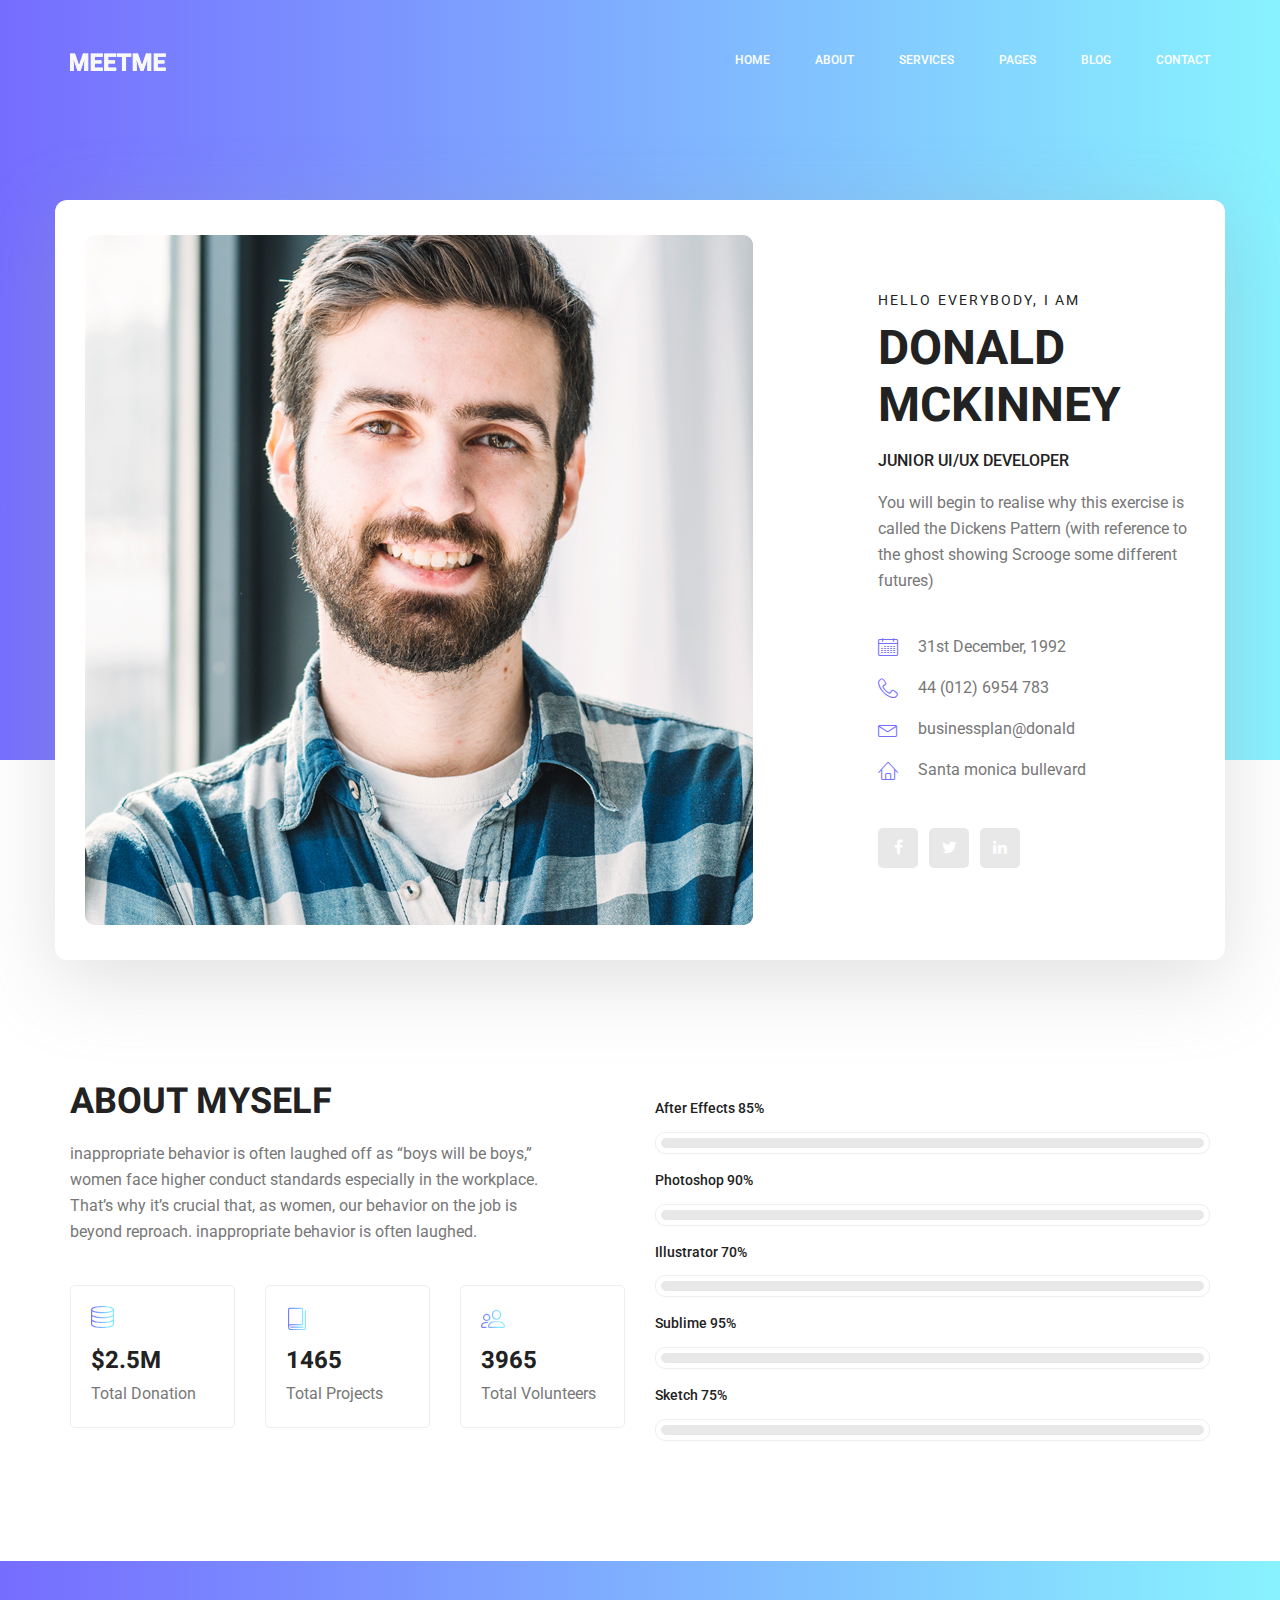
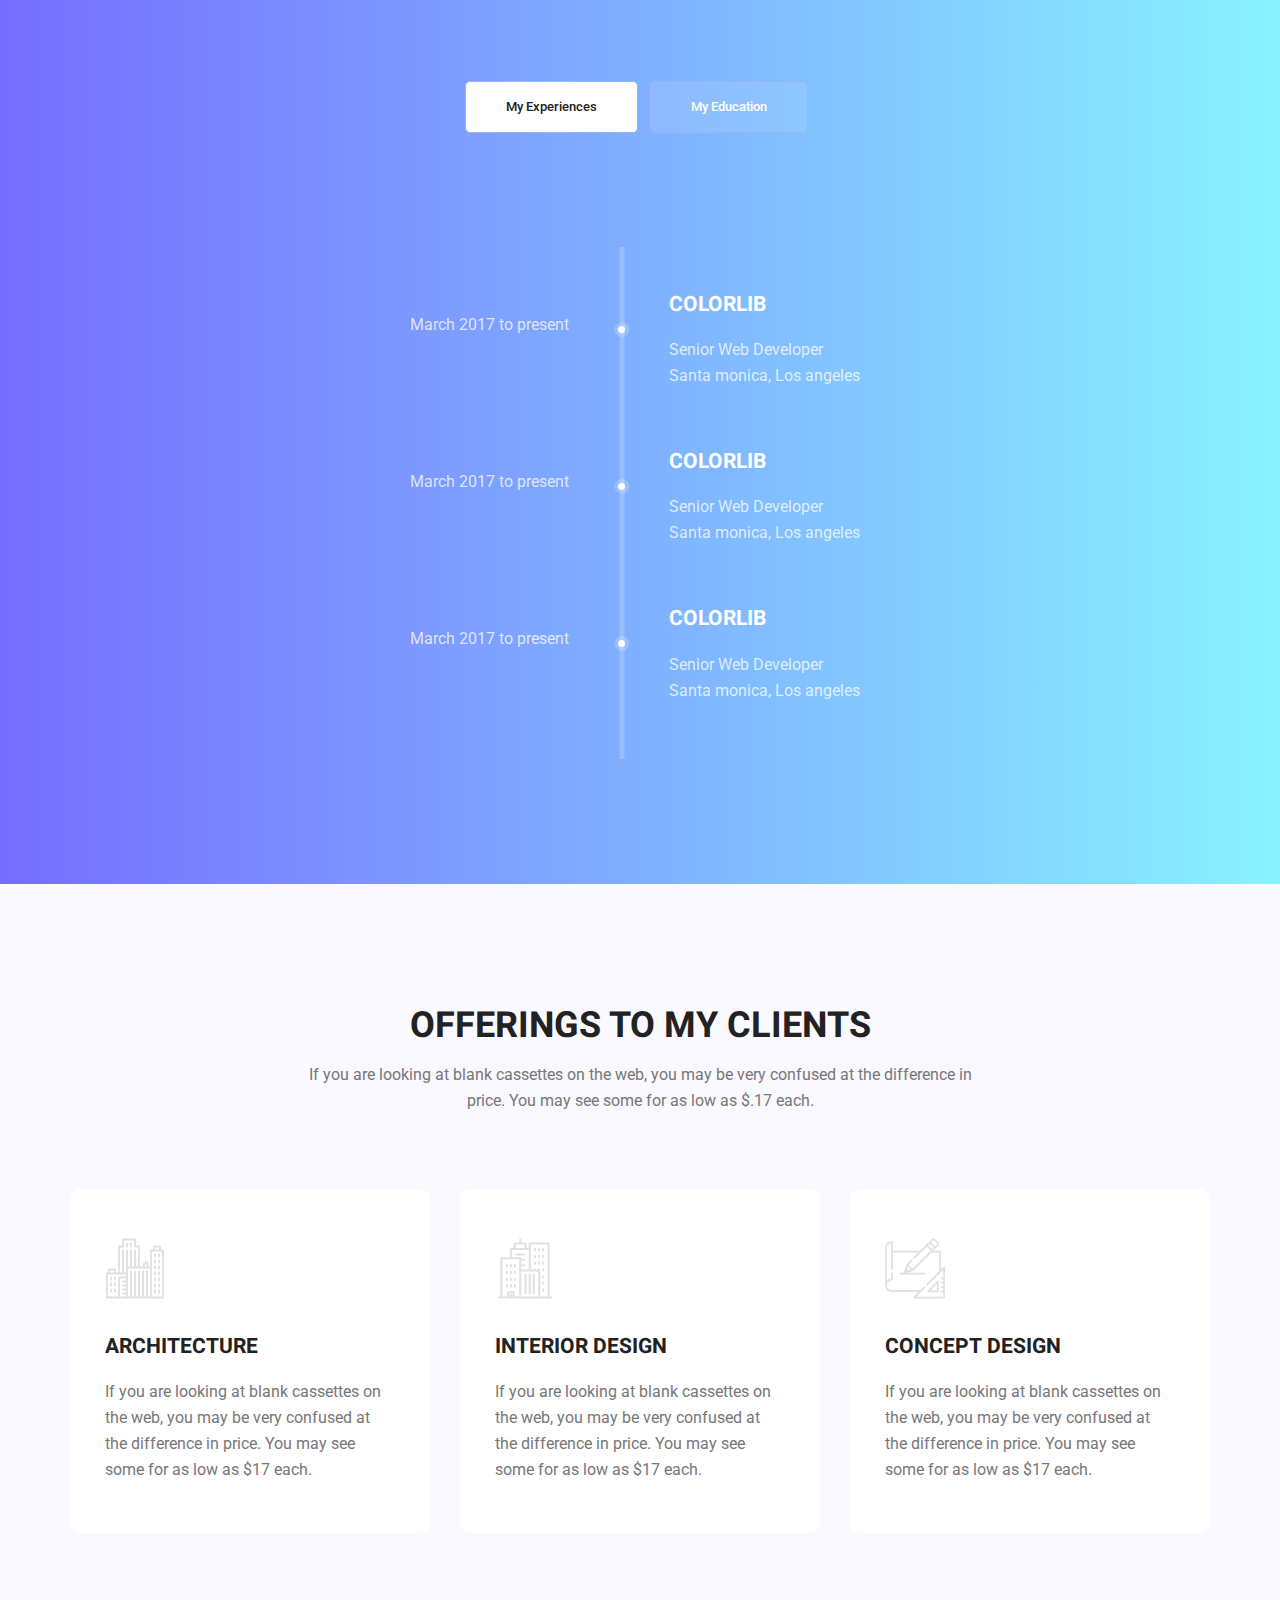
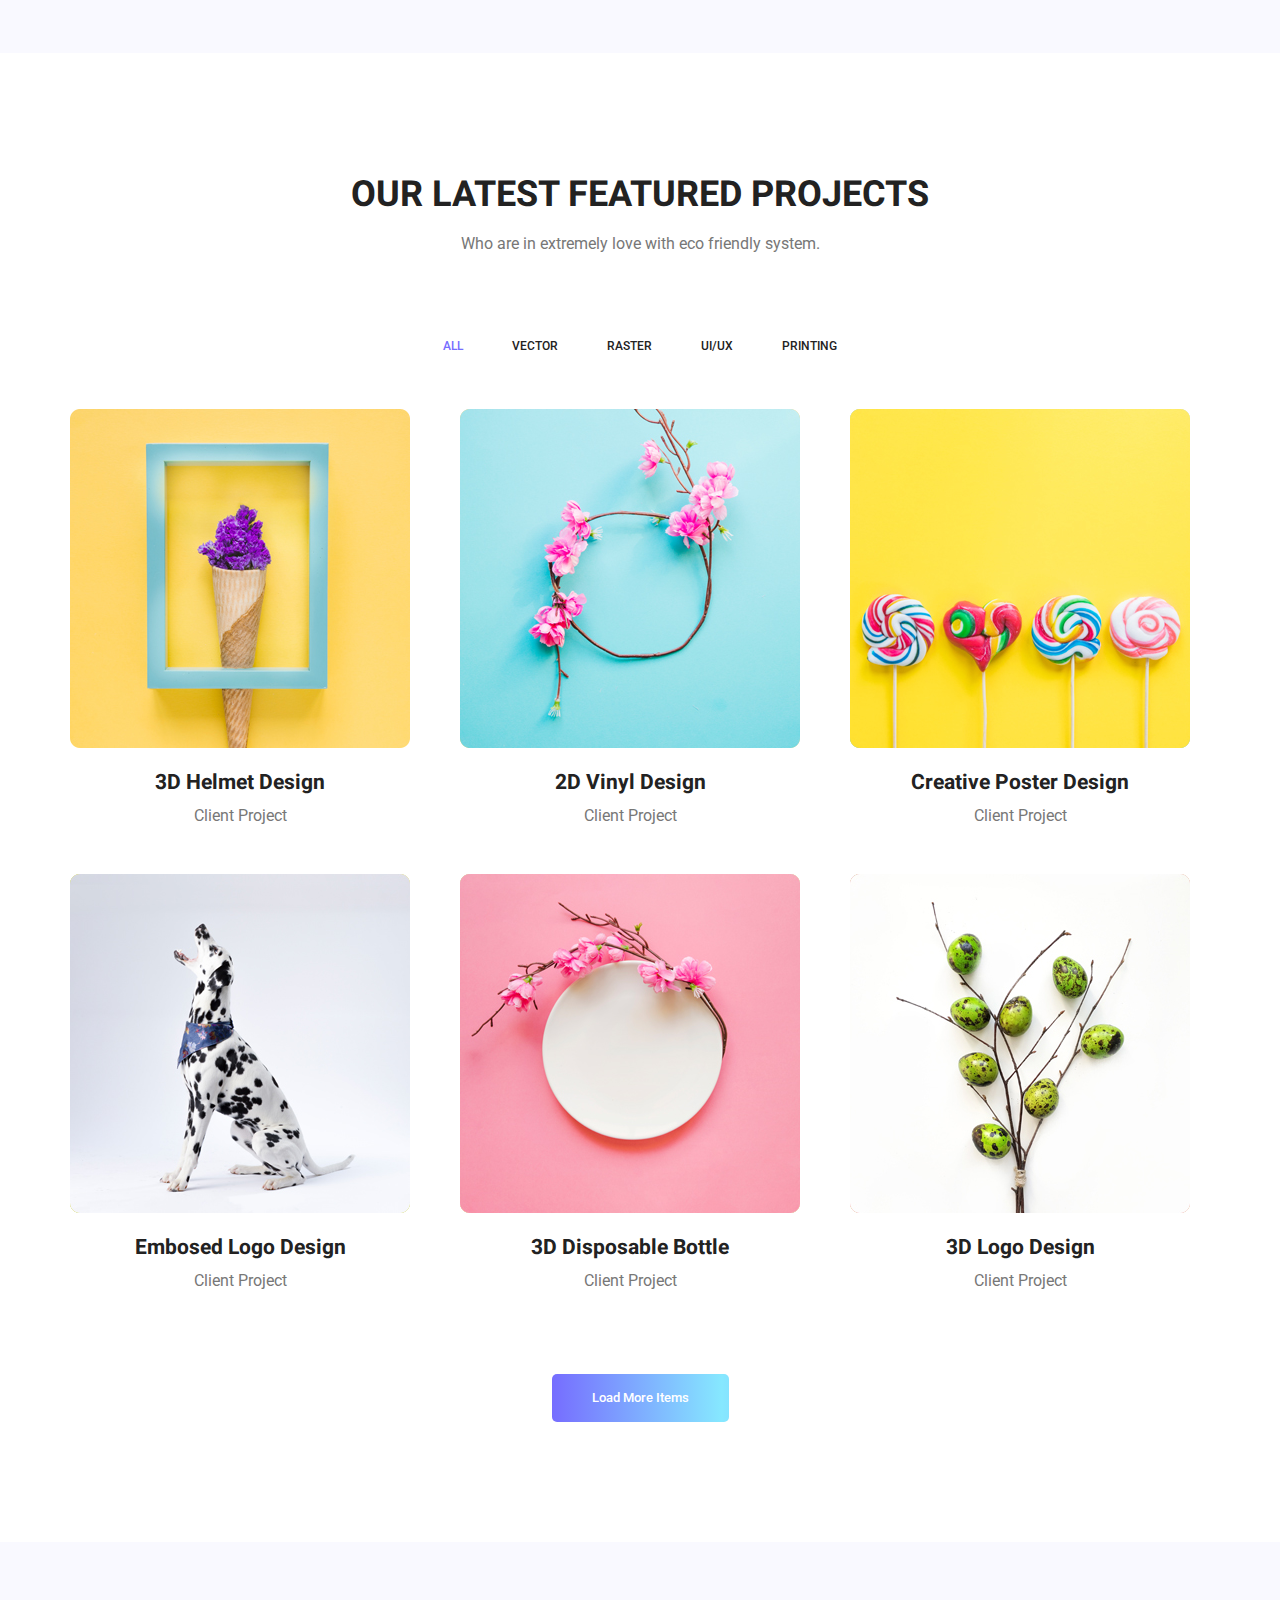
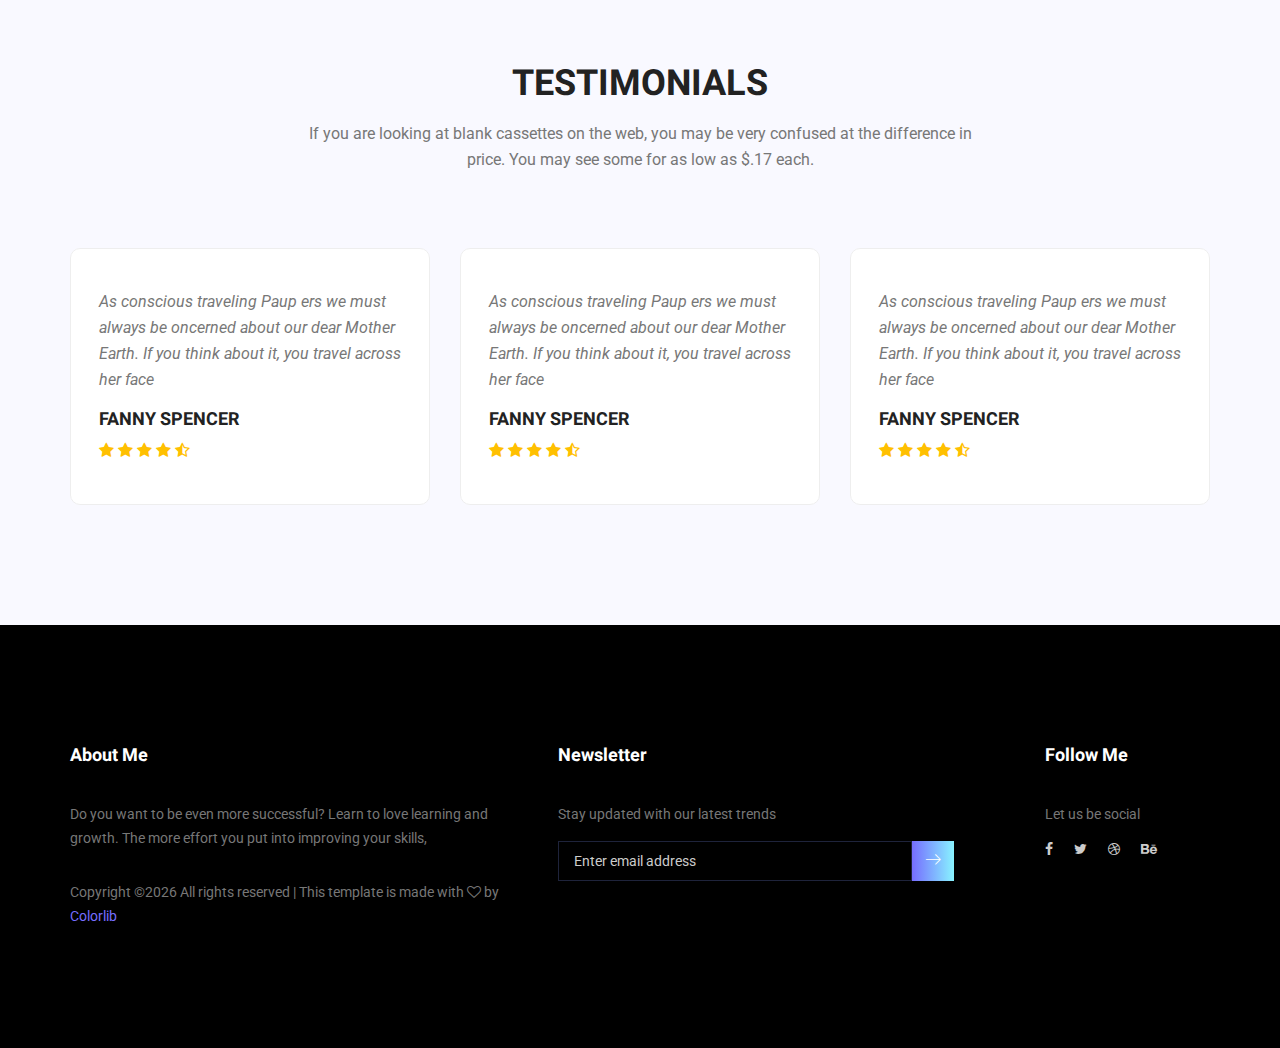
==== index.html @ c87b4feb "initial commit" ====
<!doctype html>
<html lang="en">
    <head>
        <!-- Required meta tags -->
        <meta charset="utf-8">
        <meta name="viewport" content="width=device-width, initial-scale=1, shrink-to-fit=no">
        <link rel="icon" href="img/favicon.png" type="image/png">
        <title>MeetMe Personal</title>
        <!-- Bootstrap CSS -->
        <link rel="stylesheet" href="css/bootstrap.css">
        <link rel="stylesheet" href="vendors/linericon/style.css">
        <link rel="stylesheet" href="css/font-awesome.min.css">
        <link rel="stylesheet" href="vendors/owl-carousel/owl.carousel.min.css">
        <link rel="stylesheet" href="vendors/lightbox/simpleLightbox.css">
        <link rel="stylesheet" href="vendors/nice-select/css/nice-select.css">
        <link rel="stylesheet" href="vendors/animate-css/animate.css">
        <link rel="stylesheet" href="vendors/popup/magnific-popup.css">
        <link rel="stylesheet" href="vendors/flaticon/flaticon.css">
        <!-- main css -->
        <link rel="stylesheet" href="css/style.css">
        <link rel="stylesheet" href="css/responsive.css">
    </head>
    <body>
        
        <!--================Header Menu Area =================-->
        <header class="header_area">
            <div class="main_menu">
            	<nav class="navbar navbar-expand-lg navbar-light">
					<div class="container box_1620">
						<!-- Brand and toggle get grouped for better mobile display -->
						<a class="navbar-brand logo_h" href="index.html"><img src="img/logo.png" alt=""></a>
						<button class="navbar-toggler" type="button" data-toggle="collapse" data-target="#navbarSupportedContent" aria-controls="navbarSupportedContent" aria-expanded="false" aria-label="Toggle navigation">
							<span class="icon-bar"></span>
							<span class="icon-bar"></span>
							<span class="icon-bar"></span>
						</button>
						<!-- Collect the nav links, forms, and other content for toggling -->
						<div class="collapse navbar-collapse offset" id="navbarSupportedContent">
							<ul class="nav navbar-nav menu_nav ml-auto">
								<li class="nav-item active"><a class="nav-link" href="index.html">Home</a></li> 
								<li class="nav-item"><a class="nav-link" href="about-us.html">About</a></li> 
								<li class="nav-item"><a class="nav-link" href="services.html">Services</a></li> 
								<li class="nav-item submenu dropdown">
									<a href="#" class="nav-link dropdown-toggle" data-toggle="dropdown" role="button" aria-haspopup="true" aria-expanded="false">Pages</a>
									<ul class="dropdown-menu">
										<li class="nav-item"><a class="nav-link" href="portfolio.html">Portfolio</a></li>
										<li class="nav-item"><a class="nav-link" href="elements.html">Elements</a></li>
									</ul>
								</li> 
								<li class="nav-item submenu dropdown">
									<a href="#" class="nav-link dropdown-toggle" data-toggle="dropdown" role="button" aria-haspopup="true" aria-expanded="false">Blog</a>
									<ul class="dropdown-menu">
										<li class="nav-item"><a class="nav-link" href="blog.html">Blog</a></li>
										<li class="nav-item"><a class="nav-link" href="single-blog.html">Blog Details</a></li>
									</ul>
								</li> 
								<li class="nav-item"><a class="nav-link" href="contact.html">Contact</a></li>
							</ul>
						</div> 
					</div>
            	</nav>
            </div>
        </header>
        <!--================Header Menu Area =================-->
        
        <!--================Home Banner Area =================-->
        <section class="home_banner_area">
           	<div class="container box_1620">
           		<div class="banner_inner d-flex align-items-center">
					<div class="banner_content">
						<div class="media">
							<div class="d-flex">
								<img src="img/personal.jpg" alt="">
							</div>
							<div class="media-body">
								<div class="personal_text">
									<h6>Hello Everybody, i am</h6>
									<h3>Donald McKinney</h3>
									<h4>Junior UI/UX Developer</h4>
									<p>You will begin to realise why this exercise is called the Dickens Pattern (with reference to the ghost showing Scrooge some different futures)</p>
									<ul class="list basic_info">
										<li><a href="#"><i class="lnr lnr-calendar-full"></i> 31st December, 1992</a></li>
										<li><a href="#"><i class="lnr lnr-phone-handset"></i> 44 (012) 6954 783</a></li>
										<li><a href="#"><i class="lnr lnr-envelope"></i> businessplan@donald</a></li>
										<li><a href="#"><i class="lnr lnr-home"></i> Santa monica bullevard</a></li>
									</ul>
									<ul class="list personal_social">
										<li><a href="#"><i class="fa fa-facebook"></i></a></li>
										<li><a href="#"><i class="fa fa-twitter"></i></a></li>
										<li><a href="#"><i class="fa fa-linkedin"></i></a></li>
									</ul>
								</div>
							</div>
						</div>
					</div>
				</div>
            </div>
        </section>
        <!--================End Home Banner Area =================-->
        
        <!--================Welcome Area =================-->
        <section class="welcome_area p_120">
        	<div class="container">
        		<div class="row welcome_inner">
        			<div class="col-lg-6">
        				<div class="welcome_text">
        					<h4>About Myself</h4>
        					<p>inappropriate behavior is often laughed off as “boys will be boys,” women face higher conduct standards especially in the workplace. That’s why it’s crucial that, as women, our behavior on the job is beyond reproach. inappropriate behavior is often laughed.</p>
        					<div class="row">
        						<div class="col-md-4">
        							<div class="wel_item">
        								<i class="lnr lnr-database"></i>
        								<h4>$2.5M</h4>
        								<p>Total Donation</p>
        							</div>
        						</div>
        						<div class="col-md-4">
        							<div class="wel_item">
        								<i class="lnr lnr-book"></i>
        								<h4>1465</h4>
        								<p>Total Projects</p>
        							</div>
        						</div>
        						<div class="col-md-4">
        							<div class="wel_item">
        								<i class="lnr lnr-users"></i>
        								<h4>3965</h4>
        								<p>Total Volunteers</p>
        							</div>
        						</div>
        					</div>
        				</div>
        			</div>
        			<div class="col-lg-6">
        				<div class="tools_expert">
        					<div class="skill_main">
								<div class="skill_item">
									<h4>After Effects <span class="counter">85</span>%</h4>
									<div class="progress_br">
										<div class="progress">
											<div class="progress-bar" role="progressbar" aria-valuenow="85" aria-valuemin="0" aria-valuemax="100"></div>
										</div>
									</div>
								</div>
								<div class="skill_item">
									<h4>Photoshop <span class="counter">90</span>%</h4>
									<div class="progress_br">
										<div class="progress">
											<div class="progress-bar" role="progressbar" aria-valuenow="90" aria-valuemin="0" aria-valuemax="100"></div>
										</div>
									</div>
								</div>
								<div class="skill_item">
									<h4>Illustrator <span class="counter">70</span>%</h4>
									<div class="progress_br">
										<div class="progress">
											<div class="progress-bar" role="progressbar" aria-valuenow="70" aria-valuemin="0" aria-valuemax="100"></div>
										</div>
									</div>
								</div>
								<div class="skill_item">
									<h4>Sublime <span class="counter">95</span>%</h4>
									<div class="progress_br">
										<div class="progress">
											<div class="progress-bar" role="progressbar" aria-valuenow="95" aria-valuemin="0" aria-valuemax="100"></div>
										</div>
									</div>
								</div>
								<div class="skill_item">
									<h4>Sketch <span class="counter">75</span>%</h4>
									<div class="progress_br">
										<div class="progress">
											<div class="progress-bar" role="progressbar" aria-valuenow="75" aria-valuemin="0" aria-valuemax="100"></div>
										</div>
									</div>
								</div>
							</div>
        				</div>
        			</div>
        		</div>
        	</div>
        </section>
        <!--================End Welcome Area =================-->
        
        <!--================My Tabs Area =================-->
        <section class="mytabs_area p_120">
        	<div class="container">
        		<div class="tabs_inner">
					<ul class="nav nav-tabs" id="myTab" role="tablist">
						<li class="nav-item">
							<a class="nav-link active" id="home-tab" data-toggle="tab" href="#home" role="tab" aria-controls="home" aria-selected="true">My Experiences</a>
						</li>
						<li class="nav-item">
							<a class="nav-link" id="profile-tab" data-toggle="tab" href="#profile" role="tab" aria-controls="profile" aria-selected="false">My Education</a>
						</li>
					</ul>
					<div class="tab-content" id="myTabContent">
						<div class="tab-pane fade show active" id="home" role="tabpanel" aria-labelledby="home-tab">
							<ul class="list">
								<li>
									<span></span>
									<div class="media">
										<div class="d-flex">
											<p>March 2017 to present</p>
										</div>
										<div class="media-body">
											<h4>Colorlib</h4>
											<p>Senior Web Developer <br />Santa monica, Los angeles</p>
										</div>
									</div>
								</li>
								<li>
									<span></span>
									<div class="media">
										<div class="d-flex">
											<p>March 2017 to present</p>
										</div>
										<div class="media-body">
											<h4>Colorlib</h4>
											<p>Senior Web Developer <br />Santa monica, Los angeles</p>
										</div>
									</div>
								</li>
								<li>
								<span></span>
									<div class="media">
										<div class="d-flex">
											<p>March 2017 to present</p>
										</div>
										<div class="media-body">
											<h4>Colorlib</h4>
											<p>Senior Web Developer <br />Santa monica, Los angeles</p>
										</div>
									</div>
								</li>
							</ul>
						</div>
						<div class="tab-pane fade" id="profile" role="tabpanel" aria-labelledby="profile-tab">
							<ul class="list">
								<li>
									<span></span>
									<div class="media">
										<div class="d-flex">
											<p>March 2017 to present</p>
										</div>
										<div class="media-body">
											<h4>Colorlib</h4>
											<p>Senior Web Developer <br />Santa monica, Los angeles</p>
										</div>
									</div>
								</li>
								<li>
									<span></span>
									<div class="media">
										<div class="d-flex">
											<p>March 2017 to present</p>
										</div>
										<div class="media-body">
											<h4>Colorlib</h4>
											<p>Senior Web Developer <br />Santa monica, Los angeles</p>
										</div>
									</div>
								</li>
								<li>
								<span></span>
									<div class="media">
										<div class="d-flex">
											<p>March 2017 to present</p>
										</div>
										<div class="media-body">
											<h4>Colorlib</h4>
											<p>Senior Web Developer <br />Santa monica, Los angeles</p>
										</div>
									</div>
								</li>
							</ul>
						</div>
					</div>
        		</div>
        	</div>
        </section>
        <!--================End My Tabs Area =================-->
        
        <!--================Feature Area =================-->
        <section class="feature_area p_120">
        	<div class="container">
        		<div class="main_title">
        			<h2>offerings to my clients</h2>
        			<p>If you are looking at blank cassettes on the web, you may be very confused at the difference in price. You may see some for as low as $.17 each.</p>
        		</div>
        		<div class="feature_inner row">
        			<div class="col-lg-4 col-md-6">
        				<div class="feature_item">
        					<i class="flaticon-city"></i>
        					<h4>Architecture</h4>
        					<p>If you are looking at blank cassettes on the web, you may be very confused at the difference in price. You may see some for as low as $17 each.</p>
        				</div>
        			</div>
        			<div class="col-lg-4 col-md-6">
        				<div class="feature_item">
        					<i class="flaticon-skyline"></i>
        					<h4>Interior Design</h4>
        					<p>If you are looking at blank cassettes on the web, you may be very confused at the difference in price. You may see some for as low as $17 each.</p>
        				</div>
        			</div>
        			<div class="col-lg-4 col-md-6">
        				<div class="feature_item">
        					<i class="flaticon-sketch"></i>
        					<h4>Concept Design</h4>
        					<p>If you are looking at blank cassettes on the web, you may be very confused at the difference in price. You may see some for as low as $17 each.</p>
        				</div>
        			</div>
        		</div>
        	</div>
        </section>
        <!--================End Feature Area =================-->
        
        <!--================Home Gallery Area =================-->
        <section class="home_gallery_area p_120">
        	<div class="container">
        		<div class="main_title">
        			<h2>Our Latest Featured Projects</h2>
        			<p>Who are in extremely love with eco friendly system.</p>
        		</div>
        		<div class="isotope_fillter">
        			<ul class="gallery_filter list">
						<li class="active" data-filter="*"><a href="#">All</a></li>
						<li data-filter=".brand"><a href="#">Vector</a></li>
						<li data-filter=".manipul"><a href="#">Raster</a></li>
						<li data-filter=".creative"><a href="#">UI/UX</a></li>
						<li data-filter=".design"><a href="#">Printing</a></li>
					</ul>
        		</div>
        	</div>
        	<div class="container">
        		<div class="gallery_f_inner row imageGallery1">
        			<div class="col-lg-4 col-md-4 col-sm-6 brand manipul design print">
        				<div class="h_gallery_item">
        					<div class="g_img_item">
        						<img class="img-fluid" src="img/gallery/project-1.jpg" alt="">
        						<a class="light" href="img/gallery/project-1.jpg"><img src="img/gallery/icon.png" alt=""></a>
        					</div>
        					<div class="g_item_text">
        						<h4>3D Helmet Design</h4>
        						<p>Client Project</p>
        					</div>
        				</div>
        			</div>
        			<div class="col-lg-4 col-md-4 col-sm-6 brand manipul creative">
        				<div class="h_gallery_item">
        					<div class="g_img_item">
        						<img class="img-fluid" src="img/gallery/project-2.jpg" alt="">
        						<a class="light" href="img/gallery/project-2.jpg"><img src="img/gallery/icon.png" alt=""></a>
        					</div>
        					<div class="g_item_text">
        						<h4>2D Vinyl Design</h4>
        						<p>Client Project</p>
        					</div>
        				</div>
        			</div>
        			<div class="col-lg-4 col-md-4 col-sm-6 manipul creative design print">
        				<div class="h_gallery_item">
        					<div class="g_img_item">
        						<img class="img-fluid" src="img/gallery/project-3.jpg" alt="">
        						<a class="light" href="img/gallery/project-3.jpg"><img src="img/gallery/icon.png" alt=""></a>
        					</div>
        					<div class="g_item_text">
        						<h4>Creative Poster Design</h4>
        						<p>Client Project</p>
        					</div>
        				</div>
        			</div>
        			<div class="col-lg-4 col-md-4 col-sm-6 brand creative print">
        				<div class="h_gallery_item">
        					<div class="g_img_item">
        						<img class="img-fluid" src="img/gallery/project-4.jpg" alt="">
        						<a class="light" href="img/gallery/project-4.jpg"><img src="img/gallery/icon.png" alt=""></a>
        					</div>
        					<div class="g_item_text">
        						<h4>Embosed Logo Design</h4>
        						<p>Client Project</p>
        					</div>
        				</div>
        			</div>
        			<div class="col-lg-4 col-md-4 col-sm-6 brand manipul design">
        				<div class="h_gallery_item">
        					<div class="g_img_item">
        						<img class="img-fluid" src="img/gallery/project-5.jpg" alt="">
        						<a class="light" href="img/gallery/project-5.jpg"><img src="img/gallery/icon.png" alt=""></a>
        					</div>
        					<div class="g_item_text">
        						<h4>3D Disposable Bottle</h4>
        						<p>Client Project</p>
        					</div>
        				</div>
        			</div>
        			<div class="col-lg-4 col-md-4 col-sm-6 brand creative">
        				<div class="h_gallery_item">
        					<div class="g_img_item">
        						<img class="img-fluid" src="img/gallery/project-6.jpg" alt="">
        						<a class="light" href="img/gallery/project-6.jpg"><img src="img/gallery/icon.png" alt=""></a>
        					</div>
        					<div class="g_item_text">
        						<h4>3D Logo Design</h4>
        						<p>Client Project</p>
        					</div>
        				</div>
        			</div>
        		</div>
        		<div class="more_btn">
        			<a class="main_btn" href="#">Load More Items</a>
        		</div>
        	</div>
        </section>
        <!--================End Home Gallery Area =================-->
        
        <!--================Testimonials Area =================-->
        <section class="testimonials_area p_120">
        	<div class="container">
        		<div class="main_title">
        			<h2>Testimonials</h2>
        			<p>If you are looking at blank cassettes on the web, you may be very confused at the difference in price. You may see some for as low as $.17 each.</p>
        		</div>
        		<div class="testi_inner">
					<div class="testi_slider owl-carousel">
						<div class="item">
							<div class="testi_item">
								<p>As conscious traveling Paup ers we must always be oncerned about our dear Mother Earth. If you think about it, you travel across her face</p>
								<h4>Fanny Spencer</h4>
								<a href="#"><i class="fa fa-star"></i></a>
								<a href="#"><i class="fa fa-star"></i></a>
								<a href="#"><i class="fa fa-star"></i></a>
								<a href="#"><i class="fa fa-star"></i></a>
								<a href="#"><i class="fa fa-star-half-o"></i></a>
							</div>
						</div>
						<div class="item">
							<div class="testi_item">
								<p>As conscious traveling Paup ers we must always be oncerned about our dear Mother Earth. If you think about it, you travel across her face</p>
								<h4>Fanny Spencer</h4>
								<a href="#"><i class="fa fa-star"></i></a>
								<a href="#"><i class="fa fa-star"></i></a>
								<a href="#"><i class="fa fa-star"></i></a>
								<a href="#"><i class="fa fa-star"></i></a>
								<a href="#"><i class="fa fa-star-half-o"></i></a>
							</div>
						</div>
						<div class="item">
							<div class="testi_item">
								<p>As conscious traveling Paup ers we must always be oncerned about our dear Mother Earth. If you think about it, you travel across her face</p>
								<h4>Fanny Spencer</h4>
								<a href="#"><i class="fa fa-star"></i></a>
								<a href="#"><i class="fa fa-star"></i></a>
								<a href="#"><i class="fa fa-star"></i></a>
								<a href="#"><i class="fa fa-star"></i></a>
								<a href="#"><i class="fa fa-star-half-o"></i></a>
							</div>
						</div>
					</div>
        		</div>
        	</div>
        </section>
        <!--================End Testimonials Area =================-->
        
        <!--================Footer Area =================-->
        <footer class="footer_area p_120">
        	<div class="container">
        		<div class="row footer_inner">
        			<div class="col-lg-5 col-sm-6">
        				<aside class="f_widget ab_widget">
        					<div class="f_title">
        						<h3>About Me</h3>
        					</div>
        					<p>Do you want to be even more successful? Learn to love learning and growth. The more effort you put into improving your skills,</p>
        					<p><!-- Link back to Colorlib can't be removed. Template is licensed under CC BY 3.0. -->
Copyright &copy;<script>document.write(new Date().getFullYear());</script> All rights reserved | This template is made with <i class="fa fa-heart-o" aria-hidden="true"></i> by <a href="https://colorlib.com" target="_blank">Colorlib</a>
<!-- Link back to Colorlib can't be removed. Template is licensed under CC BY 3.0. --></p>
        				</aside>
        			</div>
        			<div class="col-lg-5 col-sm-6">
        				<aside class="f_widget news_widget">
        					<div class="f_title">
        						<h3>Newsletter</h3>
        					</div>
        					<p>Stay updated with our latest trends</p>
        					<div id="mc_embed_signup">
                                <form target="_blank" action="https://spondonit.us12.list-manage.com/subscribe/post?u=1462626880ade1ac87bd9c93a&amp;id=92a4423d01" method="get" class="subscribe_form relative">
                                	<div class="input-group d-flex flex-row">
                                        <input name="EMAIL" placeholder="Enter email address" onfocus="this.placeholder = ''" onblur="this.placeholder = 'Email Address '" required="" type="email">
                                        <button class="btn sub-btn"><span class="lnr lnr-arrow-right"></span></button>		
                                    </div>				
                                    <div class="mt-10 info"></div>
                                </form>
                            </div>
        				</aside>
        			</div>
        			<div class="col-lg-2">
        				<aside class="f_widget social_widget">
        					<div class="f_title">
        						<h3>Follow Me</h3>
        					</div>
        					<p>Let us be social</p>
        					<ul class="list">
        						<li><a href="#"><i class="fa fa-facebook"></i></a></li>
        						<li><a href="#"><i class="fa fa-twitter"></i></a></li>
        						<li><a href="#"><i class="fa fa-dribbble"></i></a></li>
        						<li><a href="#"><i class="fa fa-behance"></i></a></li>
        					</ul>
        				</aside>
        			</div>
        		</div>
        	</div>
        </footer>
        <!--================End Footer Area =================-->
        
        
        
        
        
        
        <!-- Optional JavaScript -->
        <!-- jQuery first, then Popper.js, then Bootstrap JS -->
        <script src="js/jquery-3.3.1.min.js"></script>
        <script src="js/popper.js"></script>
        <script src="js/bootstrap.min.js"></script>
        <script src="js/stellar.js"></script>
        <script src="vendors/lightbox/simpleLightbox.min.js"></script>
        <script src="vendors/nice-select/js/jquery.nice-select.min.js"></script>
        <script src="vendors/isotope/imagesloaded.pkgd.min.js"></script>
        <script src="vendors/isotope/isotope.pkgd.min.js"></script>
        <script src="vendors/owl-carousel/owl.carousel.min.js"></script>
        <script src="vendors/popup/jquery.magnific-popup.min.js"></script>
        <script src="js/jquery.ajaxchimp.min.js"></script>
        <script src="vendors/counter-up/jquery.waypoints.min.js"></script>
        <script src="vendors/counter-up/jquery.counterup.min.js"></script>
        <script src="js/mail-script.js"></script>
        <script src="js/theme.js"></script>
    </body>
</html>
---- vendors/linericon/style.css ----
@font-face {
	font-family: 'Linearicons-Free';
	src:url('fonts/Linearicons-Free.eot?w118d');
	src:url('fonts/Linearicons-Free.eot?#iefixw118d') format('embedded-opentype'),
		url('fonts/Linearicons-Free.woff2?w118d') format('woff2'),
		url('fonts/Linearicons-Free.woff?w118d') format('woff'),
		url('fonts/Linearicons-Free.ttf?w118d') format('truetype'),
		url('fonts/Linearicons-Free.svg?w118d#Linearicons-Free') format('svg');
	font-weight: normal;
	font-style: normal;
}

.lnr {
	font-family: 'Linearicons-Free';
	speak: none;
	font-style: normal;
	font-weight: normal;
	font-variant: normal;
	text-transform: none;
	line-height: 1;

	/* Better Font Rendering =========== */
	-webkit-font-smoothing: antialiased;
	-moz-osx-font-smoothing: grayscale;
}

.lnr-home:before {
	content: "\e800";
}
.lnr-apartment:before {
	content: "\e801";
}
.lnr-pencil:before {
	content: "\e802";
}
.lnr-magic-wand:before {
	content: "\e803";
}
.lnr-drop:before {
	content: "\e804";
}
.lnr-lighter:before {
	content: "\e805";
}
.lnr-poop:before {
	content: "\e806";
}
.lnr-sun:before {
	content: "\e807";
}
.lnr-moon:before {
	content: "\e808";
}
.lnr-cloud:before {
	content: "\e809";
}
.lnr-cloud-upload:before {
	content: "\e80a";
}
.lnr-cloud-download:before {
	content: "\e80b";
}
.lnr-cloud-sync:before {
	content: "\e80c";
}
.lnr-cloud-check:before {
	content: "\e80d";
}
.lnr-database:before {
	content: "\e80e";
}
.lnr-lock:before {
	content: "\e80f";
}
.lnr-cog:before {
	content: "\e810";
}
.lnr-trash:before {
	content: "\e811";
}
.lnr-dice:before {
	content: "\e812";
}
.lnr-heart:before {
	content: "\e813";
}
.lnr-star:before {
	content: "\e814";
}
.lnr-star-half:before {
	content: "\e815";
}
.lnr-star-empty:before {
	content: "\e816";
}
.lnr-flag:before {
	content: "\e817";
}
.lnr-envelope:before {
	content: "\e818";
}
.lnr-paperclip:before {
	content: "\e819";
}
.lnr-inbox:before {
	content: "\e81a";
}
.lnr-eye:before {
	content: "\e81b";
}
.lnr-printer:before {
	content: "\e81c";
}
.lnr-file-empty:before {
	content: "\e81d";
}
.lnr-file-add:before {
	content: "\e81e";
}
.lnr-enter:before {
	content: "\e81f";
}
.lnr-exit:before {
	content: "\e820";
}
.lnr-graduation-hat:before {
	content: "\e821";
}
.lnr-license:before {
	content: "\e822";
}
.lnr-music-note:before {
	content: "\e823";
}
.lnr-film-play:before {
	content: "\e824";
}
.lnr-camera-video:before {
	content: "\e825";
}
.lnr-camera:before {
	content: "\e826";
}
.lnr-picture:before {
	content: "\e827";
}
.lnr-book:before {
	content: "\e828";
}
.lnr-bookmark:before {
	content: "\e829";
}
.lnr-user:before {
	content: "\e82a";
}
.lnr-users:before {
	content: "\e82b";
}
.lnr-shirt:before {
	content: "\e82c";
}
.lnr-store:before {
	content: "\e82d";
}
.lnr-cart:before {
	content: "\e82e";
}
.lnr-tag:before {
	content: "\e82f";
}
.lnr-phone-handset:before {
	content: "\e830";
}
.lnr-phone:before {
	content: "\e831";
}
.lnr-pushpin:before {
	content: "\e832";
}
.lnr-map-marker:before {
	content: "\e833";
}
.lnr-map:before {
	content: "\e834";
}
.lnr-location:before {
	content: "\e835";
}
.lnr-calendar-full:before {
	content: "\e836";
}
.lnr-keyboard:before {
	content: "\e837";
}
.lnr-spell-check:before {
	content: "\e838";
}
.lnr-screen:before {
	content: "\e839";
}
.lnr-smartphone:before {
	content: "\e83a";
}
.lnr-tablet:before {
	content: "\e83b";
}
.lnr-laptop:before {
	content: "\e83c";
}
.lnr-laptop-phone:before {
	content: "\e83d";
}
.lnr-power-switch:before {
	content: "\e83e";
}
.lnr-bubble:before {
	content: "\e83f";
}
.lnr-heart-pulse:before {
	content: "\e840";
}
.lnr-construction:before {
	content: "\e841";
}
.lnr-pie-chart:before {
	content: "\e842";
}
.lnr-chart-bars:before {
	content: "\e843";
}
.lnr-gift:before {
	content: "\e844";
}
.lnr-diamond:before {
	content: "\e845";
}
.lnr-linearicons:before {
	content: "\e846";
}
.lnr-dinner:before {
	content: "\e847";
}
.lnr-coffee-cup:before {
	content: "\e848";
}
.lnr-leaf:before {
	content: "\e849";
}
.lnr-paw:before {
	content: "\e84a";
}
.lnr-rocket:before {
	content: "\e84b";
}
.lnr-briefcase:before {
	content: "\e84c";
}
.lnr-bus:before {
	content: "\e84d";
}
.lnr-car:before {
	content: "\e84e";
}
.lnr-train:before {
	content: "\e84f";
}
.lnr-bicycle:before {
	content: "\e850";
}
.lnr-wheelchair:before {
	content: "\e851";
}
.lnr-select:before {
	content: "\e852";
}
.lnr-earth:before {
	content: "\e853";
}
.lnr-smile:before {
	content: "\e854";
}
.lnr-sad:before {
	content: "\e855";
}
.lnr-neutral:before {
	content: "\e856";
}
.lnr-mustache:before {
	content: "\e857";
}
.lnr-alarm:before {
	content: "\e858";
}
.lnr-bullhorn:before {
	content: "\e859";
}
.lnr-volume-high:before {
	content: "\e85a";
}
.lnr-volume-medium:before {
	content: "\e85b";
}
.lnr-volume-low:before {
	content: "\e85c";
}
.lnr-volume:before {
	content: "\e85d";
}
.lnr-mic:before {
	content: "\e85e";
}
.lnr-hourglass:before {
	content: "\e85f";
}
.lnr-undo:before {
	content: "\e860";
}
.lnr-redo:before {
	content: "\e861";
}
.lnr-sync:before {
	content: "\e862";
}
.lnr-history:before {
	content: "\e863";
}
.lnr-clock:before {
	content: "\e864";
}
.lnr-download:before {
	content: "\e865";
}
.lnr-upload:before {
	content: "\e866";
}
.lnr-enter-down:before {
	content: "\e867";
}
.lnr-exit-up:before {
	content: "\e868";
}
.lnr-bug:before {
	content: "\e869";
}
.lnr-code:before {
	content: "\e86a";
}
.lnr-link:before {
	content: "\e86b";
}
.lnr-unlink:before {
	content: "\e86c";
}
.lnr-thumbs-up:before {
	content: "\e86d";
}
.lnr-thumbs-down:before {
	content: "\e86e";
}
.lnr-magnifier:before {
	content: "\e86f";
}
.lnr-cross:before {
	content: "\e870";
}
.lnr-menu:before {
	content: "\e871";
}
.lnr-list:before {
	content: "\e872";
}
.lnr-chevron-up:before {
	content: "\e873";
}
.lnr-chevron-down:before {
	content: "\e874";
}
.lnr-chevron-left:before {
	content: "\e875";
}
.lnr-chevron-right:before {
	content: "\e876";
}
.lnr-arrow-up:before {
	content: "\e877";
}
.lnr-arrow-down:before {
	content: "\e878";
}
.lnr-arrow-left:before {
	content: "\e879";
}
.lnr-arrow-right:before {
	content: "\e87a";
}
.lnr-move:before {
	content: "\e87b";
}
.lnr-warning:before {
	content: "\e87c";
}
.lnr-question-circle:before {
	content: "\e87d";
}
.lnr-menu-circle:before {
	content: "\e87e";
}
.lnr-checkmark-circle:before {
	content: "\e87f";
}
.lnr-cross-circle:before {
	content: "\e880";
}
.lnr-plus-circle:before {
	content: "\e881";
}
.lnr-circle-minus:before {
	content: "\e882";
}
.lnr-arrow-up-circle:before {
	content: "\e883";
}
.lnr-arrow-down-circle:before {
	content: "\e884";
}
.lnr-arrow-left-circle:before {
	content: "\e885";
}
.lnr-arrow-right-circle:before {
	content: "\e886";
}
.lnr-chevron-up-circle:before {
	content: "\e887";
}
.lnr-chevron-down-circle:before {
	content: "\e888";
}
.lnr-chevron-left-circle:before {
	content: "\e889";
}
.lnr-chevron-right-circle:before {
	content: "\e88a";
}
.lnr-crop:before {
	content: "\e88b";
}
.lnr-frame-expand:before {
	content: "\e88c";
}
.lnr-frame-contract:before {
	content: "\e88d";
}
.lnr-layers:before {
	content: "\e88e";
}
.lnr-funnel:before {
	content: "\e88f";
}
.lnr-text-format:before {
	content: "\e890";
}
.lnr-text-format-remove:before {
	content: "\e891";
}
.lnr-text-size:before {
	content: "\e892";
}
.lnr-bold:before {
	content: "\e893";
}
.lnr-italic:before {
	content: "\e894";
}
.lnr-underline:before {
	content: "\e895";
}
.lnr-strikethrough:before {
	content: "\e896";
}
.lnr-highlight:before {
	content: "\e897";
}
.lnr-text-align-left:before {
	content: "\e898";
}
.lnr-text-align-center:before {
	content: "\e899";
}
.lnr-text-align-right:before {
	content: "\e89a";
}
.lnr-text-align-justify:before {
	content: "\e89b";
}
.lnr-line-spacing:before {
	content: "\e89c";
}
.lnr-indent-increase:before {
	content: "\e89d";
}
.lnr-indent-decrease:before {
	content: "\e89e";
}
.lnr-pilcrow:before {
	content: "\e89f";
}
.lnr-direction-ltr:before {
	content: "\e8a0";
}
.lnr-direction-rtl:before {
	content: "\e8a1";
}
.lnr-page-break:before {
	content: "\e8a2";
}
.lnr-sort-alpha-asc:before {
	content: "\e8a3";
}
.lnr-sort-amount-asc:before {
	content: "\e8a4";
}
.lnr-hand:before {
	content: "\e8a5";
}
.lnr-pointer-up:before {
	content: "\e8a6";
}
.lnr-pointer-right:before {
	content: "\e8a7";
}
.lnr-pointer-down:before {
	content: "\e8a8";
}
.lnr-pointer-left:before {
	content: "\e8a9";
}
---- vendors/lightbox/simpleLightbox.css ----
.slbOverlay, .slbWrapOuter, .slbWrap {
  position: fixed;
  top: 0;
  right: 0;
  bottom: 0;
  left: 0;
}

.slbOverlay {
  overflow: hidden;
  z-index: 2000;
  background-color: #000;
  opacity: 0.7;
  filter: alpha(opacity=70);
  -webkit-animation: slbOverlay 0.5s;
  -moz-animation: slbOverlay 0.5s;
  animation: slbOverlay 0.5s;
}

.slbWrapOuter {
  overflow-x: hidden;
  overflow-y: auto;
  z-index: 2010;
}

.slbWrap {
  position: absolute;
  text-align: center;
}

.slbWrap:before {
  content: "";
  display: inline-block;
  height: 100%;
  vertical-align: middle;
}

.slbContentOuter {
  display: inline-block;
  vertical-align: middle;
  margin: 0px auto;
  padding: 0 1em;
  box-sizing: border-box;
  z-index: 2020;
  text-align: left;
  max-width: 100%;
}

.slbContentEl .slbContentOuter {
  padding: 5em 1em;
}

.slbContent {
  position: relative;
}

.slbContentEl .slbContent {
  -webkit-animation: slbEnter 0.3s;
  -moz-animation: slbEnter 0.3s;
  animation: slbEnter 0.3s;
  background-color: #fff;
  box-shadow: 0 0.2em 1em rgba(0, 0, 0, 0.4);
}

.slbImageWrap {
  -webkit-animation: slbEnter 0.3s;
  -moz-animation: slbEnter 0.3s;
  animation: slbEnter 0.3s;
  position: relative;
}

.slbImageWrap:after {
  content: "";
  position: absolute;
  left: 0;
  right: 0;
  top: 5em;
  bottom: 5em;
  display: block;
  z-index: -1;
  box-shadow: 0 0.2em 1em rgba(0, 0, 0, 0.6);
  background-color: #FFF;
}

.slbImage {
  width: auto;
  max-width: 100%;
  height: auto;
  display: block;
  line-height: 0;
  box-sizing: border-box;
  padding: 5em 0;
  margin: 0 auto;
}

.slbCaption {
  display: inline-block;
  max-width: 100%;
  overflow: hidden;
  text-overflow: ellipsis;
  white-space: nowrap;
  word-wrap: normal;
  font-size: 1.4em;
  position: absolute;
  left: 0;
  right: 0;
  bottom: 0;
  padding: 0.71429em 0;
  color: #fff;
  color: rgba(255, 255, 255, 0.7);
  text-align: center;
}

.slbCloseBtn, .slbArrow {
  margin: 0;
  padding: 0;
  border: 0;
  cursor: pointer;
  background: none;
}

.slbCloseBtn::-moz-focus-inner, .slbArrow::-moz-focus-inner {
  padding: 0;
  border: 0;
}

.slbCloseBtn:hover, .slbArrow:hover {
  opacity: 0.5;
}

.slbCloseBtn:active, .slbArrow:active {
  opacity: 0.8;
}

.slbCloseBtn {
  -webkit-animation: slbEnter 0.3s;
  -moz-animation: slbEnter 0.3s;
  animation: slbEnter 0.3s;
  font-size: 3em;
  width: 1.66667em;
  height: 1.66667em;
  line-height: 1.66667em;
  position: absolute;
  right: -0.33333em;
  top: 0;
  color: #fff;
  color: rgba(255, 255, 255, 0.7);
  text-align: center;
    outline: none;
    box-shadow: none;
}

.slbLoading .slbCloseBtn {
  display: none;
}

.slbLoadingText {
  font-size: 1.4em;
  color: #fff;
  color: rgba(255, 255, 255, 0.9);
}

.slbArrows {
  position: fixed;
  top: 50%;
  left: 0;
  right: 0;
}

.slbLoading .slbArrows {
  display: none;
}

.slbArrow {
  position: absolute;
  top: 50%;
  margin-top: -5em;
  width: 5em;
  height: 10em;
  opacity: 0.7;
  text-indent: -999em;
  overflow: hidden;
    outline: none;
    box-shadow: none;
}

.slbArrow:before {
  content: "";
  position: absolute;
  top: 50%;
  left: 50%;
  margin: -0.8em 0 0 -0.8em;
  border: 0.8em solid transparent;
}

.slbArrow.next {
  right: 0;
}

.slbArrow.next:before {
  border-left-color: #fff;
}

.slbArrow.prev {
  left: 0;
}

.slbArrow.prev:before {
  border-right-color: #fff;
}

.slbIframeCont {
  width: 80em;
  height: 0;
  overflow: hidden;
  padding-top: 56.25%;
  margin: 5em 0;
}

.slbIframe {
  position: absolute;
  top: 0;
  left: 0;
  width: 100%;
  height: 100%;
  box-shadow: 0 0.2em 1em rgba(0, 0, 0, 0.6);
  background: #000;
}

@-webkit-keyframes slbOverlay {
  from {
    opacity: 0;
  }
  to {
    opacity: 0.7;
  }
}

@-moz-keyframes slbOverlay {
  from {
    opacity: 0;
  }
  to {
    opacity: 0.7;
  }
}

@keyframes slbOverlay {
  from {
    opacity: 0;
  }
  to {
    opacity: 0.7;
  }
}

@-webkit-keyframes slbEnter {
  from {
    opacity: 0;
    -webkit-transform: translate3d(0, -1em, 0);
  }
  to {
    opacity: 1;
    -webkit-transform: translate3d(0, 0, 0);
  }
}

@-moz-keyframes slbEnter {
  from {
    opacity: 0;
    -moz-transform: translate3d(0, -1em, 0);
  }
  to {
    opacity: 1;
    -moz-transform: translate3d(0, 0, 0);
  }
}

@keyframes slbEnter {
  from {
    opacity: 0;
    -webkit-transform: translate3d(0, -1em, 0);
    -moz-transform: translate3d(0, -1em, 0);
    -ms-transform: translate3d(0, -1em, 0);
    -o-transform: translate3d(0, -1em, 0);
    transform: translate3d(0, -1em, 0);
  }
  to {
    opacity: 1;
    -webkit-transform: translate3d(0, 0, 0);
    -moz-transform: translate3d(0, 0, 0);
    -ms-transform: translate3d(0, 0, 0);
    -o-transform: translate3d(0, 0, 0);
    transform: translate3d(0, 0, 0);
  }
}
---- vendors/nice-select/css/nice-select.css ----
.nice-select {
  -webkit-tap-highlight-color: transparent;
  background-color: #fff;
  border-radius: 5px;
  border: solid 1px #e8e8e8;
  box-sizing: border-box;
  clear: both;
  cursor: pointer;
  display: block;
  float: left;
  font-family: inherit;
  font-size: 14px;
  font-weight: normal;
  height: 42px;
  line-height: 40px;
  outline: none;
  padding-left: 18px;
  padding-right: 30px;
  position: relative;
  text-align: left !important;
  -webkit-transition: all 0.2s ease-in-out;
  transition: all 0.2s ease-in-out;
  -webkit-user-select: none;
     -moz-user-select: none;
      -ms-user-select: none;
          user-select: none;
  white-space: nowrap;
  width: auto; }
  .nice-select:hover {
    border-color: #dbdbdb; }
  .nice-select:active, .nice-select.open, .nice-select:focus {
    border-color: #999; }
  .nice-select:after {
    border-bottom: 2px solid #999;
    border-right: 2px solid #999;
    content: '';
    display: block;
    height: 5px;
    margin-top: -4px;
    pointer-events: none;
    position: absolute;
    right: 12px;
    top: 50%;
    -webkit-transform-origin: 66% 66%;
        -ms-transform-origin: 66% 66%;
            transform-origin: 66% 66%;
    -webkit-transform: rotate(45deg);
        -ms-transform: rotate(45deg);
            transform: rotate(45deg);
    -webkit-transition: all 0.15s ease-in-out;
    transition: all 0.15s ease-in-out;
    width: 5px; }
  .nice-select.open:after {
    -webkit-transform: rotate(-135deg);
        -ms-transform: rotate(-135deg);
            transform: rotate(-135deg); }
  .nice-select.open .list {
    opacity: 1;
    pointer-events: auto;
    -webkit-transform: scale(1) translateY(0);
        -ms-transform: scale(1) translateY(0);
            transform: scale(1) translateY(0); }
  .nice-select.disabled {
    border-color: #ededed;
    color: #999;
    pointer-events: none; }
    .nice-select.disabled:after {
      border-color: #cccccc; }
  .nice-select.wide {
    width: 100%; }
    .nice-select.wide .list {
      left: 0 !important;
      right: 0 !important; }
  .nice-select.right {
    float: right; }
    .nice-select.right .list {
      left: auto;
      right: 0; }
  .nice-select.small {
    font-size: 12px;
    height: 36px;
    line-height: 34px; }
    .nice-select.small:after {
      height: 4px;
      width: 4px; }
    .nice-select.small .option {
      line-height: 34px;
      min-height: 34px; }
  .nice-select .list {
    background-color: #fff;
    border-radius: 5px;
    box-shadow: 0 0 0 1px rgba(68, 68, 68, 0.11);
    box-sizing: border-box;
    margin-top: 4px;
    opacity: 0;
    overflow: hidden;
    padding: 0;
    pointer-events: none;
    position: absolute;
    top: 100%;
    left: 0;
    -webkit-transform-origin: 50% 0;
        -ms-transform-origin: 50% 0;
            transform-origin: 50% 0;
    -webkit-transform: scale(0.75) translateY(-21px);
        -ms-transform: scale(0.75) translateY(-21px);
            transform: scale(0.75) translateY(-21px);
    -webkit-transition: all 0.2s cubic-bezier(0.5, 0, 0, 1.25), opacity 0.15s ease-out;
    transition: all 0.2s cubic-bezier(0.5, 0, 0, 1.25), opacity 0.15s ease-out;
    z-index: 9; }
    .nice-select .list:hover .option:not(:hover) {
      background-color: transparent !important; }
  .nice-select .option {
    cursor: pointer;
    font-weight: 400;
    line-height: 40px;
    list-style: none;
    min-height: 40px;
    outline: none;
    padding-left: 18px;
    padding-right: 29px;
    text-align: left;
    -webkit-transition: all 0.2s;
    transition: all 0.2s; }
    .nice-select .option:hover, .nice-select .option.focus, .nice-select .option.selected.focus {
      background-color: #f6f6f6; }
    .nice-select .option.selected {
      font-weight: bold; }
    .nice-select .option.disabled {
      background-color: transparent;
      color: #999;
      cursor: default; }

.no-csspointerevents .nice-select .list {
  display: none; }

.no-csspointerevents .nice-select.open .list {
  display: block; }
---- vendors/flaticon/flaticon.css ----
/*
  	Flaticon icon font: Flaticon
  	Creation date: 26/06/2018 17:19
  	*/

@font-face {
  font-family: "Flaticon";
  src: url("./Flaticon.eot");
  src: url("./Flaticon.eot?#iefix") format("embedded-opentype"),
       url("./Flaticon.woff") format("woff"),
       url("./Flaticon.ttf") format("truetype"),
       url("./Flaticon.svg#Flaticon") format("svg");
  font-weight: normal;
  font-style: normal;
}

@media screen and (-webkit-min-device-pixel-ratio:0) {
  @font-face {
    font-family: "Flaticon";
    src: url("./Flaticon.svg#Flaticon") format("svg");
  }
}

[class^="flaticon-"]:before, [class*=" flaticon-"]:before,
[class^="flaticon-"]:after, [class*=" flaticon-"]:after {   
  font-family: Flaticon;
        font-size: 20px;
font-style: normal;
margin-left: 20px;
}

.flaticon-skyline:before { content: "\f100"; }
.flaticon-sketch:before { content: "\f101"; }
.flaticon-city:before { content: "\f102"; }
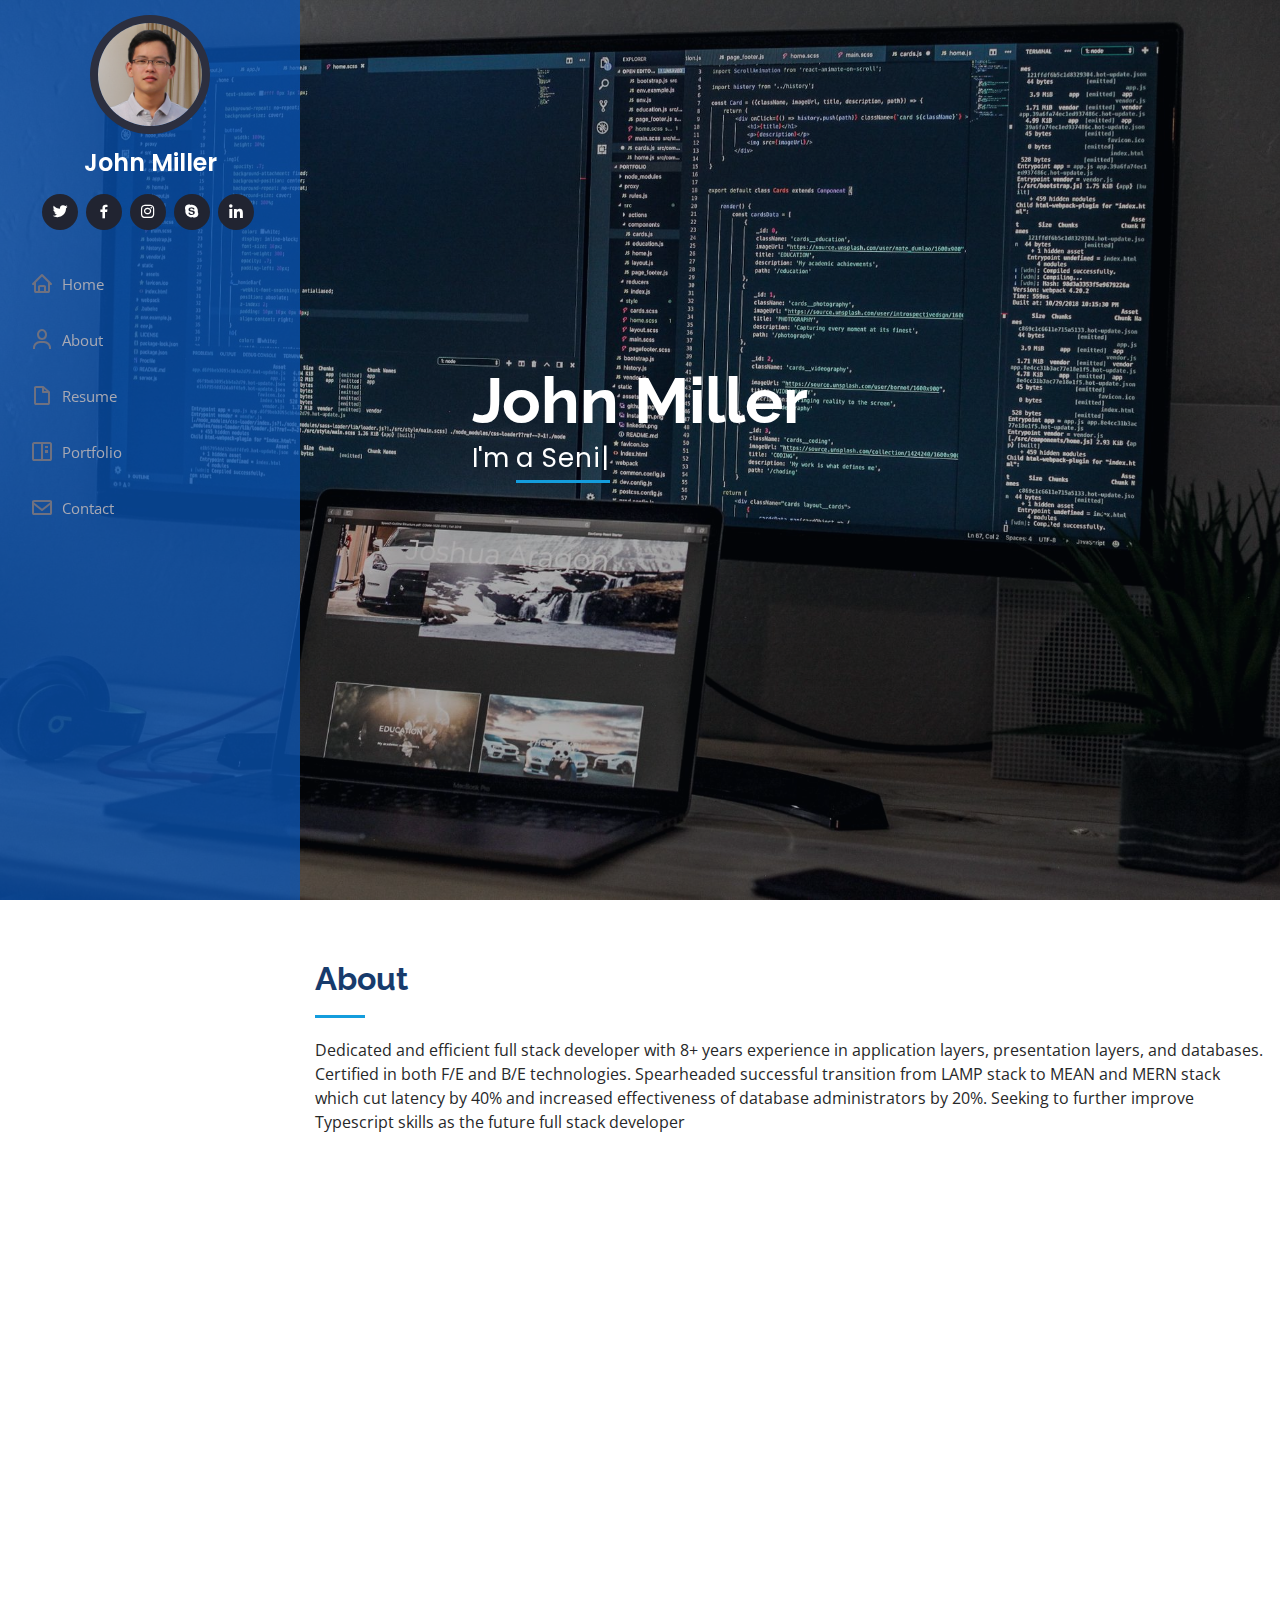
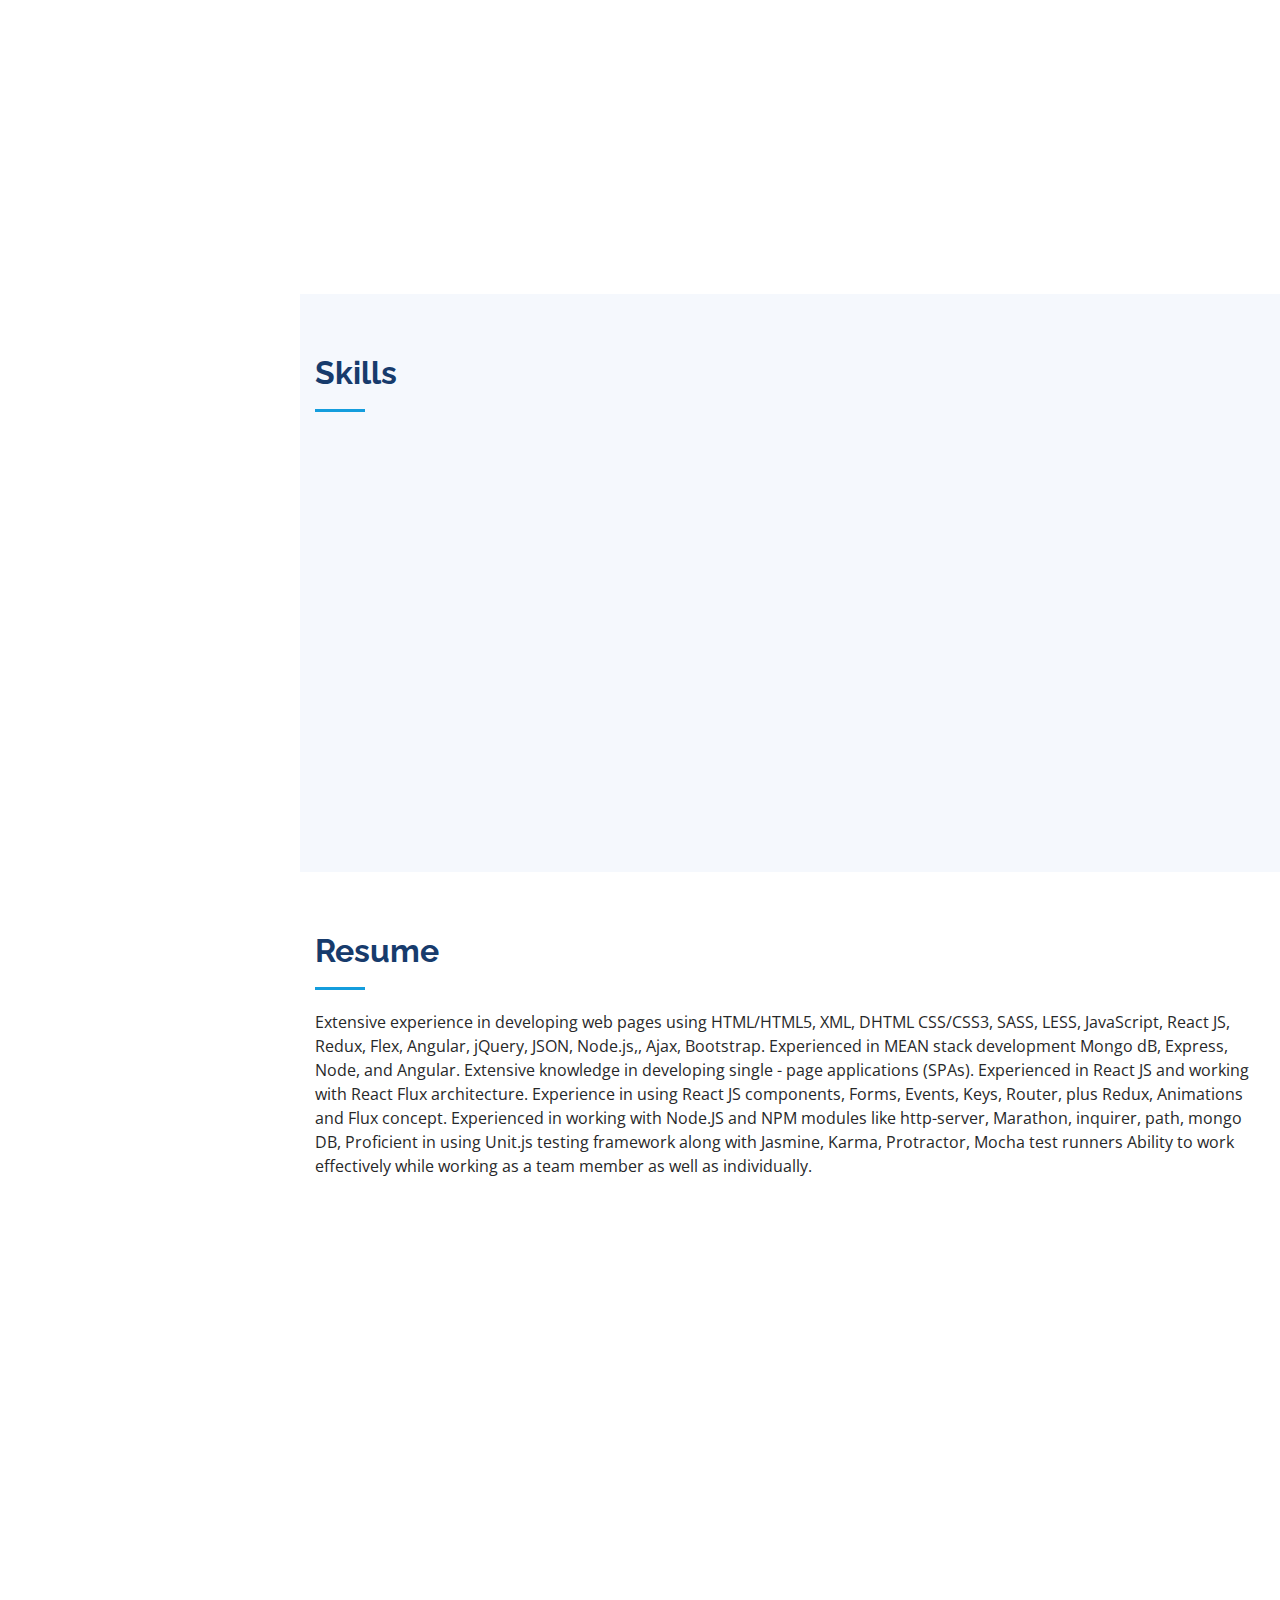
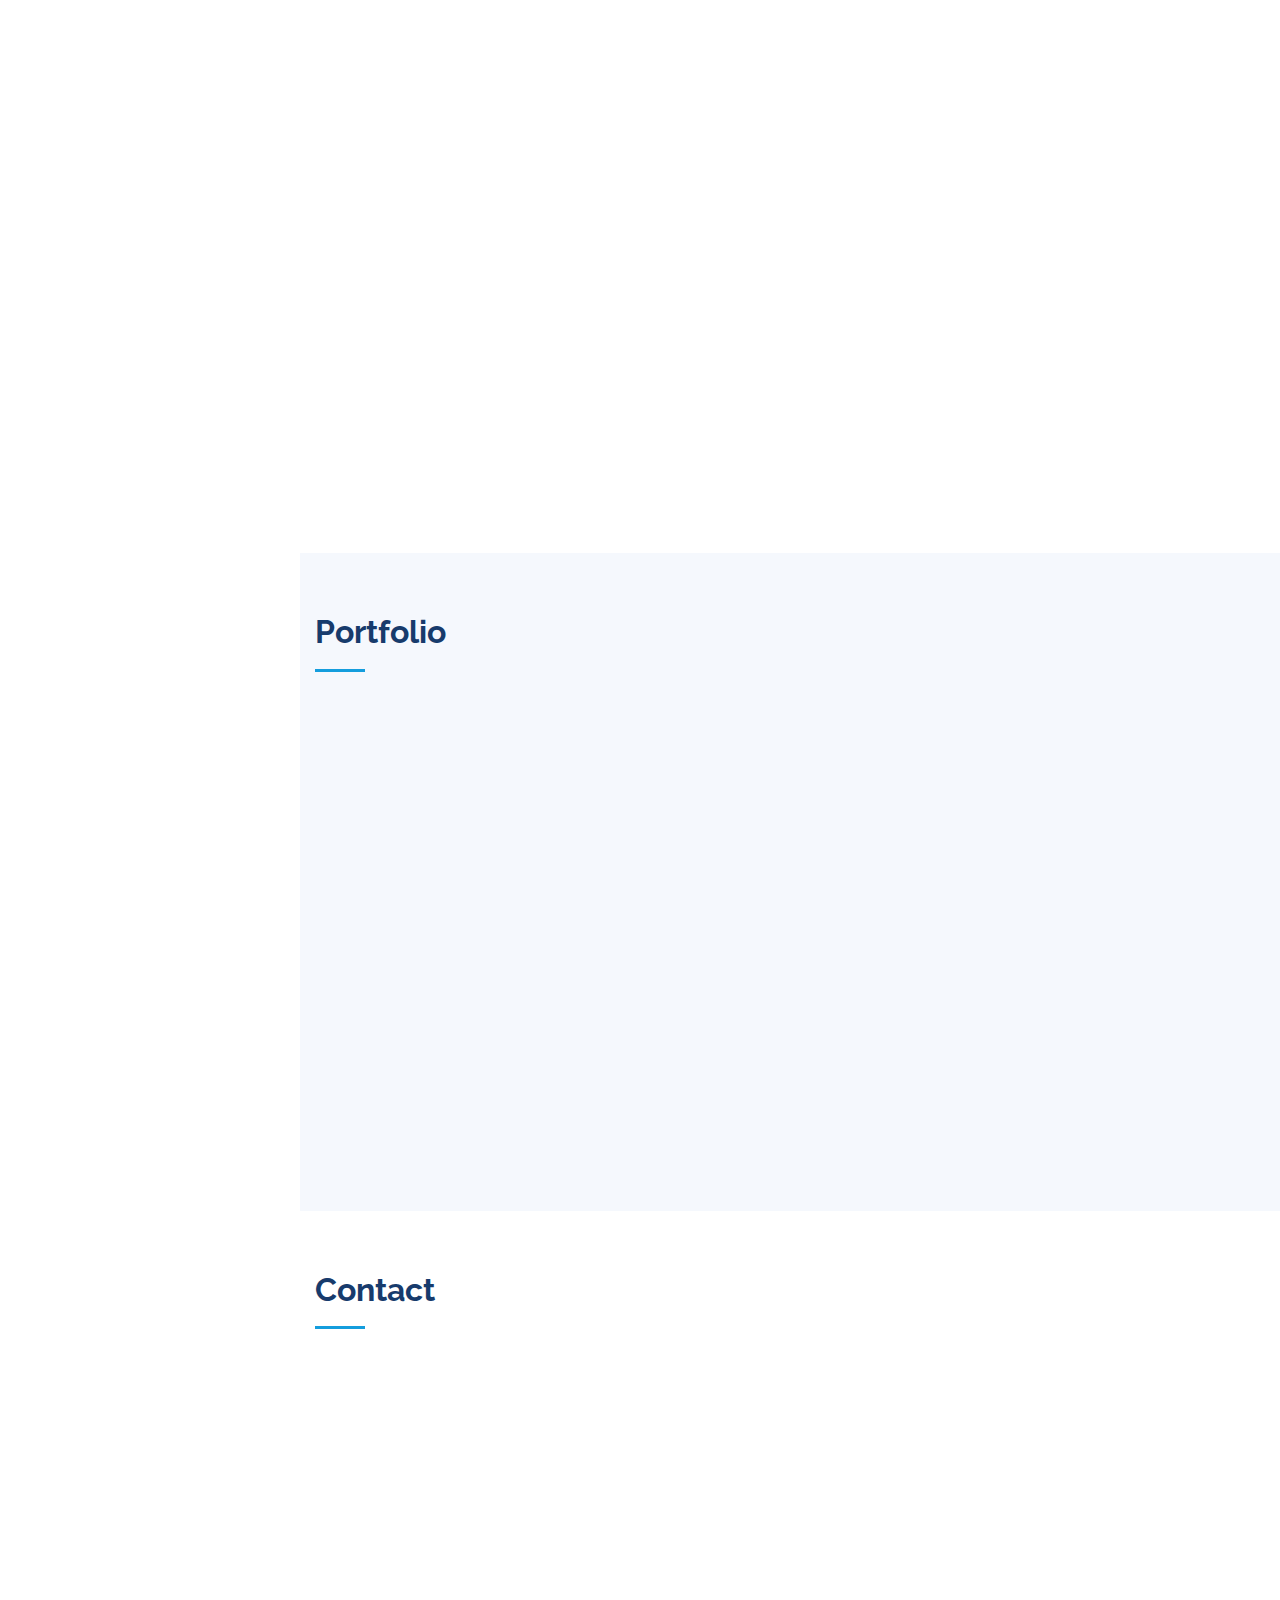
==== commit 5d0bfb68: "second push" ====
--- a/index.html
+++ b/index.html
@@ -1,539 +1,638 @@
-<!doctype html>
-<html lang="en">
-    <head>
-        <!-- Required meta tags -->
-        <meta charset="utf-8">
-        <meta name="viewport" content="width=device-width, initial-scale=1, shrink-to-fit=no">
-        <link rel="icon" href="img/favicon.png" type="image/png">
-        <title>MeetMe Personal</title>
-        <!-- Bootstrap CSS -->
-        <link rel="stylesheet" href="css/bootstrap.css">
-        <link rel="stylesheet" href="vendors/linericon/style.css">
-        <link rel="stylesheet" href="css/font-awesome.min.css">
-        <link rel="stylesheet" href="vendors/owl-carousel/owl.carousel.min.css">
-        <link rel="stylesheet" href="vendors/lightbox/simpleLightbox.css">
-        <link rel="stylesheet" href="vendors/nice-select/css/nice-select.css">
-        <link rel="stylesheet" href="vendors/animate-css/animate.css">
-        <link rel="stylesheet" href="vendors/popup/magnific-popup.css">
-        <link rel="stylesheet" href="vendors/flaticon/flaticon.css">
-        <!-- main css -->
-        <link rel="stylesheet" href="css/style.css">
-        <link rel="stylesheet" href="css/responsive.css">
-    </head>
-    <body>
-        
-        <!--================Header Menu Area =================-->
-        <header class="header_area">
-            <div class="main_menu">
-            	<nav class="navbar navbar-expand-lg navbar-light">
-					<div class="container box_1620">
-						<!-- Brand and toggle get grouped for better mobile display -->
-						<a class="navbar-brand logo_h" href="index.html"><img src="img/logo.png" alt=""></a>
-						<button class="navbar-toggler" type="button" data-toggle="collapse" data-target="#navbarSupportedContent" aria-controls="navbarSupportedContent" aria-expanded="false" aria-label="Toggle navigation">
-							<span class="icon-bar"></span>
-							<span class="icon-bar"></span>
-							<span class="icon-bar"></span>
-						</button>
-						<!-- Collect the nav links, forms, and other content for toggling -->
-						<div class="collapse navbar-collapse offset" id="navbarSupportedContent">
-							<ul class="nav navbar-nav menu_nav ml-auto">
-								<li class="nav-item active"><a class="nav-link" href="index.html">Home</a></li> 
-								<li class="nav-item"><a class="nav-link" href="about-us.html">About</a></li> 
-								<li class="nav-item"><a class="nav-link" href="services.html">Services</a></li> 
-								<li class="nav-item submenu dropdown">
-									<a href="#" class="nav-link dropdown-toggle" data-toggle="dropdown" role="button" aria-haspopup="true" aria-expanded="false">Pages</a>
-									<ul class="dropdown-menu">
-										<li class="nav-item"><a class="nav-link" href="portfolio.html">Portfolio</a></li>
-										<li class="nav-item"><a class="nav-link" href="elements.html">Elements</a></li>
-									</ul>
-								</li> 
-								<li class="nav-item submenu dropdown">
-									<a href="#" class="nav-link dropdown-toggle" data-toggle="dropdown" role="button" aria-haspopup="true" aria-expanded="false">Blog</a>
-									<ul class="dropdown-menu">
-										<li class="nav-item"><a class="nav-link" href="blog.html">Blog</a></li>
-										<li class="nav-item"><a class="nav-link" href="single-blog.html">Blog Details</a></li>
-									</ul>
-								</li> 
-								<li class="nav-item"><a class="nav-link" href="contact.html">Contact</a></li>
-							</ul>
-						</div> 
-					</div>
-            	</nav>
-            </div>
-        </header>
-        <!--================Header Menu Area =================-->
-        
-        <!--================Home Banner Area =================-->
-        <section class="home_banner_area">
-           	<div class="container box_1620">
-           		<div class="banner_inner d-flex align-items-center">
-					<div class="banner_content">
-						<div class="media">
-							<div class="d-flex">
-								<img src="img/personal.jpg" alt="">
-							</div>
-							<div class="media-body">
-								<div class="personal_text">
-									<h6>Hello Everybody, i am</h6>
-									<h3>Donald McKinney</h3>
-									<h4>Junior UI/UX Developer</h4>
-									<p>You will begin to realise why this exercise is called the Dickens Pattern (with reference to the ghost showing Scrooge some different futures)</p>
-									<ul class="list basic_info">
-										<li><a href="#"><i class="lnr lnr-calendar-full"></i> 31st December, 1992</a></li>
-										<li><a href="#"><i class="lnr lnr-phone-handset"></i> 44 (012) 6954 783</a></li>
-										<li><a href="#"><i class="lnr lnr-envelope"></i> businessplan@donald</a></li>
-										<li><a href="#"><i class="lnr lnr-home"></i> Santa monica bullevard</a></li>
-									</ul>
-									<ul class="list personal_social">
-										<li><a href="#"><i class="fa fa-facebook"></i></a></li>
-										<li><a href="#"><i class="fa fa-twitter"></i></a></li>
-										<li><a href="#"><i class="fa fa-linkedin"></i></a></li>
-									</ul>
-								</div>
-							</div>
-						</div>
-					</div>
-				</div>
-            </div>
-        </section>
-        <!--================End Home Banner Area =================-->
-        
-        <!--================Welcome Area =================-->
-        <section class="welcome_area p_120">
-        	<div class="container">
-        		<div class="row welcome_inner">
-        			<div class="col-lg-6">
-        				<div class="welcome_text">
-        					<h4>About Myself</h4>
-        					<p>inappropriate behavior is often laughed off as “boys will be boys,” women face higher conduct standards especially in the workplace. That’s why it’s crucial that, as women, our behavior on the job is beyond reproach. inappropriate behavior is often laughed.</p>
-        					<div class="row">
-        						<div class="col-md-4">
-        							<div class="wel_item">
-        								<i class="lnr lnr-database"></i>
-        								<h4>$2.5M</h4>
-        								<p>Total Donation</p>
-        							</div>
-        						</div>
-        						<div class="col-md-4">
-        							<div class="wel_item">
-        								<i class="lnr lnr-book"></i>
-        								<h4>1465</h4>
-        								<p>Total Projects</p>
-        							</div>
-        						</div>
-        						<div class="col-md-4">
-        							<div class="wel_item">
-        								<i class="lnr lnr-users"></i>
-        								<h4>3965</h4>
-        								<p>Total Volunteers</p>
-        							</div>
-        						</div>
-        					</div>
-        				</div>
-        			</div>
-        			<div class="col-lg-6">
-        				<div class="tools_expert">
-        					<div class="skill_main">
-								<div class="skill_item">
-									<h4>After Effects <span class="counter">85</span>%</h4>
-									<div class="progress_br">
-										<div class="progress">
-											<div class="progress-bar" role="progressbar" aria-valuenow="85" aria-valuemin="0" aria-valuemax="100"></div>
-										</div>
-									</div>
-								</div>
-								<div class="skill_item">
-									<h4>Photoshop <span class="counter">90</span>%</h4>
-									<div class="progress_br">
-										<div class="progress">
-											<div class="progress-bar" role="progressbar" aria-valuenow="90" aria-valuemin="0" aria-valuemax="100"></div>
-										</div>
-									</div>
-								</div>
-								<div class="skill_item">
-									<h4>Illustrator <span class="counter">70</span>%</h4>
-									<div class="progress_br">
-										<div class="progress">
-											<div class="progress-bar" role="progressbar" aria-valuenow="70" aria-valuemin="0" aria-valuemax="100"></div>
-										</div>
-									</div>
-								</div>
-								<div class="skill_item">
-									<h4>Sublime <span class="counter">95</span>%</h4>
-									<div class="progress_br">
-										<div class="progress">
-											<div class="progress-bar" role="progressbar" aria-valuenow="95" aria-valuemin="0" aria-valuemax="100"></div>
-										</div>
-									</div>
-								</div>
-								<div class="skill_item">
-									<h4>Sketch <span class="counter">75</span>%</h4>
-									<div class="progress_br">
-										<div class="progress">
-											<div class="progress-bar" role="progressbar" aria-valuenow="75" aria-valuemin="0" aria-valuemax="100"></div>
-										</div>
-									</div>
-								</div>
-							</div>
-        				</div>
-        			</div>
-        		</div>
-        	</div>
-        </section>
-        <!--================End Welcome Area =================-->
-        
-        <!--================My Tabs Area =================-->
-        <section class="mytabs_area p_120">
-        	<div class="container">
-        		<div class="tabs_inner">
-					<ul class="nav nav-tabs" id="myTab" role="tablist">
-						<li class="nav-item">
-							<a class="nav-link active" id="home-tab" data-toggle="tab" href="#home" role="tab" aria-controls="home" aria-selected="true">My Experiences</a>
-						</li>
-						<li class="nav-item">
-							<a class="nav-link" id="profile-tab" data-toggle="tab" href="#profile" role="tab" aria-controls="profile" aria-selected="false">My Education</a>
-						</li>
-					</ul>
-					<div class="tab-content" id="myTabContent">
-						<div class="tab-pane fade show active" id="home" role="tabpanel" aria-labelledby="home-tab">
-							<ul class="list">
-								<li>
-									<span></span>
-									<div class="media">
-										<div class="d-flex">
-											<p>March 2017 to present</p>
-										</div>
-										<div class="media-body">
-											<h4>Colorlib</h4>
-											<p>Senior Web Developer <br />Santa monica, Los angeles</p>
-										</div>
-									</div>
-								</li>
-								<li>
-									<span></span>
-									<div class="media">
-										<div class="d-flex">
-											<p>March 2017 to present</p>
-										</div>
-										<div class="media-body">
-											<h4>Colorlib</h4>
-											<p>Senior Web Developer <br />Santa monica, Los angeles</p>
-										</div>
-									</div>
-								</li>
-								<li>
-								<span></span>
-									<div class="media">
-										<div class="d-flex">
-											<p>March 2017 to present</p>
-										</div>
-										<div class="media-body">
-											<h4>Colorlib</h4>
-											<p>Senior Web Developer <br />Santa monica, Los angeles</p>
-										</div>
-									</div>
-								</li>
-							</ul>
-						</div>
-						<div class="tab-pane fade" id="profile" role="tabpanel" aria-labelledby="profile-tab">
-							<ul class="list">
-								<li>
-									<span></span>
-									<div class="media">
-										<div class="d-flex">
-											<p>March 2017 to present</p>
-										</div>
-										<div class="media-body">
-											<h4>Colorlib</h4>
-											<p>Senior Web Developer <br />Santa monica, Los angeles</p>
-										</div>
-									</div>
-								</li>
-								<li>
-									<span></span>
-									<div class="media">
-										<div class="d-flex">
-											<p>March 2017 to present</p>
-										</div>
-										<div class="media-body">
-											<h4>Colorlib</h4>
-											<p>Senior Web Developer <br />Santa monica, Los angeles</p>
-										</div>
-									</div>
-								</li>
-								<li>
-								<span></span>
-									<div class="media">
-										<div class="d-flex">
-											<p>March 2017 to present</p>
-										</div>
-										<div class="media-body">
-											<h4>Colorlib</h4>
-											<p>Senior Web Developer <br />Santa monica, Los angeles</p>
-										</div>
-									</div>
-								</li>
-							</ul>
-						</div>
-					</div>
-        		</div>
-        	</div>
-        </section>
-        <!--================End My Tabs Area =================-->
-        
-        <!--================Feature Area =================-->
-        <section class="feature_area p_120">
-        	<div class="container">
-        		<div class="main_title">
-        			<h2>offerings to my clients</h2>
-        			<p>If you are looking at blank cassettes on the web, you may be very confused at the difference in price. You may see some for as low as $.17 each.</p>
-        		</div>
-        		<div class="feature_inner row">
-        			<div class="col-lg-4 col-md-6">
-        				<div class="feature_item">
-        					<i class="flaticon-city"></i>
-        					<h4>Architecture</h4>
-        					<p>If you are looking at blank cassettes on the web, you may be very confused at the difference in price. You may see some for as low as $17 each.</p>
-        				</div>
-        			</div>
-        			<div class="col-lg-4 col-md-6">
-        				<div class="feature_item">
-        					<i class="flaticon-skyline"></i>
-        					<h4>Interior Design</h4>
-        					<p>If you are looking at blank cassettes on the web, you may be very confused at the difference in price. You may see some for as low as $17 each.</p>
-        				</div>
-        			</div>
-        			<div class="col-lg-4 col-md-6">
-        				<div class="feature_item">
-        					<i class="flaticon-sketch"></i>
-        					<h4>Concept Design</h4>
-        					<p>If you are looking at blank cassettes on the web, you may be very confused at the difference in price. You may see some for as low as $17 each.</p>
-        				</div>
-        			</div>
-        		</div>
-        	</div>
-        </section>
-        <!--================End Feature Area =================-->
-        
-        <!--================Home Gallery Area =================-->
-        <section class="home_gallery_area p_120">
-        	<div class="container">
-        		<div class="main_title">
-        			<h2>Our Latest Featured Projects</h2>
-        			<p>Who are in extremely love with eco friendly system.</p>
-        		</div>
-        		<div class="isotope_fillter">
-        			<ul class="gallery_filter list">
-						<li class="active" data-filter="*"><a href="#">All</a></li>
-						<li data-filter=".brand"><a href="#">Vector</a></li>
-						<li data-filter=".manipul"><a href="#">Raster</a></li>
-						<li data-filter=".creative"><a href="#">UI/UX</a></li>
-						<li data-filter=".design"><a href="#">Printing</a></li>
-					</ul>
-        		</div>
-        	</div>
-        	<div class="container">
-        		<div class="gallery_f_inner row imageGallery1">
-        			<div class="col-lg-4 col-md-4 col-sm-6 brand manipul design print">
-        				<div class="h_gallery_item">
-        					<div class="g_img_item">
-        						<img class="img-fluid" src="img/gallery/project-1.jpg" alt="">
-        						<a class="light" href="img/gallery/project-1.jpg"><img src="img/gallery/icon.png" alt=""></a>
-        					</div>
-        					<div class="g_item_text">
-        						<h4>3D Helmet Design</h4>
-        						<p>Client Project</p>
-        					</div>
-        				</div>
-        			</div>
-        			<div class="col-lg-4 col-md-4 col-sm-6 brand manipul creative">
-        				<div class="h_gallery_item">
-        					<div class="g_img_item">
-        						<img class="img-fluid" src="img/gallery/project-2.jpg" alt="">
-        						<a class="light" href="img/gallery/project-2.jpg"><img src="img/gallery/icon.png" alt=""></a>
-        					</div>
-        					<div class="g_item_text">
-        						<h4>2D Vinyl Design</h4>
-        						<p>Client Project</p>
-        					</div>
-        				</div>
-        			</div>
-        			<div class="col-lg-4 col-md-4 col-sm-6 manipul creative design print">
-        				<div class="h_gallery_item">
-        					<div class="g_img_item">
-        						<img class="img-fluid" src="img/gallery/project-3.jpg" alt="">
-        						<a class="light" href="img/gallery/project-3.jpg"><img src="img/gallery/icon.png" alt=""></a>
-        					</div>
-        					<div class="g_item_text">
-        						<h4>Creative Poster Design</h4>
-        						<p>Client Project</p>
-        					</div>
-        				</div>
-        			</div>
-        			<div class="col-lg-4 col-md-4 col-sm-6 brand creative print">
-        				<div class="h_gallery_item">
-        					<div class="g_img_item">
-        						<img class="img-fluid" src="img/gallery/project-4.jpg" alt="">
-        						<a class="light" href="img/gallery/project-4.jpg"><img src="img/gallery/icon.png" alt=""></a>
-        					</div>
-        					<div class="g_item_text">
-        						<h4>Embosed Logo Design</h4>
-        						<p>Client Project</p>
-        					</div>
-        				</div>
-        			</div>
-        			<div class="col-lg-4 col-md-4 col-sm-6 brand manipul design">
-        				<div class="h_gallery_item">
-        					<div class="g_img_item">
-        						<img class="img-fluid" src="img/gallery/project-5.jpg" alt="">
-        						<a class="light" href="img/gallery/project-5.jpg"><img src="img/gallery/icon.png" alt=""></a>
-        					</div>
-        					<div class="g_item_text">
-        						<h4>3D Disposable Bottle</h4>
-        						<p>Client Project</p>
-        					</div>
-        				</div>
-        			</div>
-        			<div class="col-lg-4 col-md-4 col-sm-6 brand creative">
-        				<div class="h_gallery_item">
-        					<div class="g_img_item">
-        						<img class="img-fluid" src="img/gallery/project-6.jpg" alt="">
-        						<a class="light" href="img/gallery/project-6.jpg"><img src="img/gallery/icon.png" alt=""></a>
-        					</div>
-        					<div class="g_item_text">
-        						<h4>3D Logo Design</h4>
-        						<p>Client Project</p>
-        					</div>
-        				</div>
-        			</div>
-        		</div>
-        		<div class="more_btn">
-        			<a class="main_btn" href="#">Load More Items</a>
-        		</div>
-        	</div>
-        </section>
-        <!--================End Home Gallery Area =================-->
-        
-        <!--================Testimonials Area =================-->
-        <section class="testimonials_area p_120">
-        	<div class="container">
-        		<div class="main_title">
-        			<h2>Testimonials</h2>
-        			<p>If you are looking at blank cassettes on the web, you may be very confused at the difference in price. You may see some for as low as $.17 each.</p>
-        		</div>
-        		<div class="testi_inner">
-					<div class="testi_slider owl-carousel">
-						<div class="item">
-							<div class="testi_item">
-								<p>As conscious traveling Paup ers we must always be oncerned about our dear Mother Earth. If you think about it, you travel across her face</p>
-								<h4>Fanny Spencer</h4>
-								<a href="#"><i class="fa fa-star"></i></a>
-								<a href="#"><i class="fa fa-star"></i></a>
-								<a href="#"><i class="fa fa-star"></i></a>
-								<a href="#"><i class="fa fa-star"></i></a>
-								<a href="#"><i class="fa fa-star-half-o"></i></a>
-							</div>
-						</div>
-						<div class="item">
-							<div class="testi_item">
-								<p>As conscious traveling Paup ers we must always be oncerned about our dear Mother Earth. If you think about it, you travel across her face</p>
-								<h4>Fanny Spencer</h4>
-								<a href="#"><i class="fa fa-star"></i></a>
-								<a href="#"><i class="fa fa-star"></i></a>
-								<a href="#"><i class="fa fa-star"></i></a>
-								<a href="#"><i class="fa fa-star"></i></a>
-								<a href="#"><i class="fa fa-star-half-o"></i></a>
-							</div>
-						</div>
-						<div class="item">
-							<div class="testi_item">
-								<p>As conscious traveling Paup ers we must always be oncerned about our dear Mother Earth. If you think about it, you travel across her face</p>
-								<h4>Fanny Spencer</h4>
-								<a href="#"><i class="fa fa-star"></i></a>
-								<a href="#"><i class="fa fa-star"></i></a>
-								<a href="#"><i class="fa fa-star"></i></a>
-								<a href="#"><i class="fa fa-star"></i></a>
-								<a href="#"><i class="fa fa-star-half-o"></i></a>
-							</div>
-						</div>
-					</div>
-        		</div>
-        	</div>
-        </section>
-        <!--================End Testimonials Area =================-->
-        
-        <!--================Footer Area =================-->
-        <footer class="footer_area p_120">
-        	<div class="container">
-        		<div class="row footer_inner">
-        			<div class="col-lg-5 col-sm-6">
-        				<aside class="f_widget ab_widget">
-        					<div class="f_title">
-        						<h3>About Me</h3>
-        					</div>
-        					<p>Do you want to be even more successful? Learn to love learning and growth. The more effort you put into improving your skills,</p>
-        					<p><!-- Link back to Colorlib can't be removed. Template is licensed under CC BY 3.0. -->
-Copyright &copy;<script>document.write(new Date().getFullYear());</script> All rights reserved | This template is made with <i class="fa fa-heart-o" aria-hidden="true"></i> by <a href="https://colorlib.com" target="_blank">Colorlib</a>
-<!-- Link back to Colorlib can't be removed. Template is licensed under CC BY 3.0. --></p>
-        				</aside>
-        			</div>
-        			<div class="col-lg-5 col-sm-6">
-        				<aside class="f_widget news_widget">
-        					<div class="f_title">
-        						<h3>Newsletter</h3>
-        					</div>
-        					<p>Stay updated with our latest trends</p>
-        					<div id="mc_embed_signup">
-                                <form target="_blank" action="https://spondonit.us12.list-manage.com/subscribe/post?u=1462626880ade1ac87bd9c93a&amp;id=92a4423d01" method="get" class="subscribe_form relative">
-                                	<div class="input-group d-flex flex-row">
-                                        <input name="EMAIL" placeholder="Enter email address" onfocus="this.placeholder = ''" onblur="this.placeholder = 'Email Address '" required="" type="email">
-                                        <button class="btn sub-btn"><span class="lnr lnr-arrow-right"></span></button>		
-                                    </div>				
-                                    <div class="mt-10 info"></div>
-                                </form>
-                            </div>
-        				</aside>
-        			</div>
-        			<div class="col-lg-2">
-        				<aside class="f_widget social_widget">
-        					<div class="f_title">
-        						<h3>Follow Me</h3>
-        					</div>
-        					<p>Let us be social</p>
-        					<ul class="list">
-        						<li><a href="#"><i class="fa fa-facebook"></i></a></li>
-        						<li><a href="#"><i class="fa fa-twitter"></i></a></li>
-        						<li><a href="#"><i class="fa fa-dribbble"></i></a></li>
-        						<li><a href="#"><i class="fa fa-behance"></i></a></li>
-        					</ul>
-        				</aside>
-        			</div>
-        		</div>
-        	</div>
-        </footer>
-        <!--================End Footer Area =================-->
-        
-        
-        
-        
-        
-        
-        <!-- Optional JavaScript -->
-        <!-- jQuery first, then Popper.js, then Bootstrap JS -->
-        <script src="js/jquery-3.3.1.min.js"></script>
-        <script src="js/popper.js"></script>
-        <script src="js/bootstrap.min.js"></script>
-        <script src="js/stellar.js"></script>
-        <script src="vendors/lightbox/simpleLightbox.min.js"></script>
-        <script src="vendors/nice-select/js/jquery.nice-select.min.js"></script>
-        <script src="vendors/isotope/imagesloaded.pkgd.min.js"></script>
-        <script src="vendors/isotope/isotope.pkgd.min.js"></script>
-        <script src="vendors/owl-carousel/owl.carousel.min.js"></script>
-        <script src="vendors/popup/jquery.magnific-popup.min.js"></script>
-        <script src="js/jquery.ajaxchimp.min.js"></script>
-        <script src="vendors/counter-up/jquery.waypoints.min.js"></script>
-        <script src="vendors/counter-up/jquery.counterup.min.js"></script>
-        <script src="js/mail-script.js"></script>
-        <script src="js/theme.js"></script>
-    </body>
+<!DOCTYPE html>
+<html lang="en">
+
+<head>
+  <meta charset="utf-8">
+  <meta content="width=device-width, initial-scale=1.0" name="viewport">
+
+  <title>John Miller | Portfolio</title>
+  <meta content="" name="description">
+  <meta content="" name="keywords">
+
+  <!-- Favicons -->
+  <link rel="apple-touch-icon" sizes="180x180" href="assets/favicon/apple-icon-180x180.png">
+  <link rel="icon" type="image/png" sizes="192x192" href="assets/favicon/android-icon-192x192.png">
+  <!-- Google Fonts -->
+  <link
+    href="https://fonts.googleapis.com/css?family=Open+Sans:300,300i,400,400i,600,600i,700,700i|Raleway:300,300i,400,400i,500,500i,600,600i,700,700i|Poppins:300,300i,400,400i,500,500i,600,600i,700,700i"
+    rel="stylesheet">
+
+  <!-- Vendor CSS Files -->
+  <link href="assets/vendor/bootstrap/css/bootstrap.min.css" rel="stylesheet">
+  <link href="assets/vendor/icofont/icofont.min.css" rel="stylesheet">
+  <link href="assets/vendor/boxicons/css/boxicons.min.css" rel="stylesheet">
+  <link href="assets/vendor/venobox/venobox.css" rel="stylesheet">
+  <link href="assets/vendor/owl.carousel/assets/owl.carousel.min.css" rel="stylesheet">
+  <link href="assets/vendor/aos/aos.css" rel="stylesheet">
+
+  <!-- Template Main CSS File -->
+  <link href="assets/css/style.css" rel="stylesheet">
+
+  <!-- =======================================================
+  * Template Name: iPortfolio - v1.5.1
+  * Template URL: https://bootstrapmade.com/iportfolio-bootstrap-portfolio-websites-template/
+  * Author: BootstrapMade.com
+  * License: https://bootstrapmade.com/license/
+  ======================================================== -->
+</head>
+
+<body>
+
+  <!-- ======= Mobile nav toggle button ======= -->
+  <button type="button" class="mobile-nav-toggle d-xl-none"><i class="icofont-navigation-menu"></i></button>
+
+  <!-- ======= Header ======= -->
+  <header id="header">
+    <div class="d-flex flex-column">
+
+      <div class="profile">
+        <img src="assets/img/profile.png" alt="" class="img-fluid rounded-circle">
+        <h1 class="text-light"><a href="index.html">John Miller</a></h1>
+        <div class="social-links mt-3 text-center">
+          <a href="#" class="twitter"><i class="bx bxl-twitter"></i></a>
+          <a href="#" class="facebook"><i class="bx bxl-facebook"></i></a>
+          <a href="#" class="instagram"><i class="bx bxl-instagram"></i></a>
+          <a href="#" class="google-plus"><i class="bx bxl-skype"></i></a>
+          <a href="#" class="linkedin"><i class="bx bxl-linkedin"></i></a>
+        </div>
+      </div>
+
+      <nav class="nav-menu">
+        <ul>
+          <li><a href="index.html"><i class="bx bx-home"></i> <span>Home</span></a></li>
+          <li><a href="#about"><i class="bx bx-user"></i> <span>About</span></a></li>
+          <li><a href="#resume"><i class="bx bx-file-blank"></i> <span>Resume</span></a></li>
+          <li><a href="#portfolio"><i class="bx bx-book-content"></i> Portfolio</a></li>
+          <li><a href="#contact"><i class="bx bx-envelope"></i> Contact</a></li>
+
+        </ul>
+      </nav><!-- .nav-menu -->
+      <button type="button" class="mobile-nav-toggle d-xl-none"><i class="icofont-navigation-menu"></i></button>
+
+    </div>
+  </header><!-- End Header -->
+
+  <!-- ======= Hero Section ======= -->
+  <section id="hero" class="d-flex flex-column justify-content-center align-items-center">
+    <div class="hero-container" data-aos="fade-in">
+      <h1>John Miller</h1>
+      <p>I'm <span class="typed"
+          data-typed-items="a Senior React developer, a Senior Angular developer, a Senior Node developer"></span>
+      </p>
+    </div>
+  </section><!-- End Hero -->
+
+  <main id="main">
+
+    <!-- ======= About Section ======= -->
+    <section id="about" class="about">
+      <div class="container">
+
+        <div class="section-title">
+          <h2>About</h2>
+          <p>Dedicated and efficient full stack developer with 8+ years experience in application
+            layers, presentation layers, and databases. Certified in both F/E and B/E technologies.
+            Spearheaded successful transition from LAMP stack to MEAN and MERN stack which cut
+            latency by 40% and increased effectiveness of database administrators by 20%. Seeking
+            to further improve Typescript skills as the future full stack developer</p>
+        </div>
+
+        <div class="row">
+          <div class="col-lg-4" data-aos="fade-right">
+            <img src="assets/img/profile.png" class="img-fluid" alt="">
+          </div>
+          <div class="col-lg-8 pt-4 pt-lg-0 content" data-aos="fade-left">
+            <h3>Senior React &amp; Node Developer.</h3>
+            <p class="font-italic">
+              Extensive experience in developing web pages using HTML/HTML5, XML, DHTML CSS/CSS3, SASS, LESS,
+              JavaScript, React JS, Redux, Flex, Angular, jQuery, JSON, Node.js,, Ajax, Bootstrap.
+              Experienced in MEAN stack development Mongo dB, Express, Node, and Angular.
+              Extensive knowledge in developing single - page applications (SPAs).
+              Experienced in React JS and working with React Flux architecture.
+              Experience in using React JS components, Forms, Events, Keys, Router, plus Redux, Animations and Flux
+              concept.
+              Experienced in working with Node.JS and NPM modules like http-server, Marathon, inquirer, path, mongo DB,
+              Proficient in using Unit.js testing framework along with Jasmine, Karma, Protractor, Mocha test runners
+              Ability to work effectively while working as a team member as well as individually.
+            </p>
+            <div class="row">
+              <div class="col-lg-6">
+                <ul>
+                  <li><i class="icofont-rounded-right"></i> <strong>Birthday:</strong> 25 July 1992</li>
+                  <li><i class="icofont-rounded-right"></i> <strong>Phone:</strong> +1 303 710 8878</li>
+                  <li><i class="icofont-rounded-right"></i> <strong>City:</strong> Denver, CO</li>
+                </ul>
+              </div>
+              <div class="col-lg-6">
+                <ul>
+                  <li><i class="icofont-rounded-right"></i> <strong>Age:</strong> 29</li>
+                  <li><i class="icofont-rounded-right"></i> <strong>Degree:</strong> Bachelor's degree</li>
+                  <li><i class="icofont-rounded-right"></i> <strong>Email:</strong>lt3673456@gmail.com</li>
+                </ul>
+              </div>
+            </div>
+            <p>
+
+            </p>
+          </div>
+        </div>
+
+      </div>
+    </section><!-- End About Section -->
+
+    <!-- ======= Facts Section ======= -->
+    <section id="facts" class="facts">
+      <div class="container">
+
+        <div class="section-title">
+
+        </div>
+
+        <div class="row no-gutters">
+
+          <div class="col-lg-3 col-md-6 d-md-flex align-items-md-stretch" data-aos="fade-up">
+            <div class="count-box">
+              <i class="icofont-simple-smile"></i>
+              <span data-toggle="counter-up">34</span>
+              <p><strong>Happy Clients</strong></p>
+            </div>
+          </div>
+
+          <div class="col-lg-3 col-md-6 d-md-flex align-items-md-stretch" data-aos="fade-up" data-aos-delay="100">
+            <div class="count-box">
+              <i class="icofont-document-folder"></i>
+              <span data-toggle="counter-up">64</span>
+              <p><strong>Projects</strong> </p>
+            </div>
+          </div>
+
+          <div class="col-lg-3 col-md-6 d-md-flex align-items-md-stretch" data-aos="fade-up" data-aos-delay="200">
+            <div class="count-box">
+              <i class="icofont-live-support"></i>
+              <span data-toggle="counter-up">6484</span>
+              <p><strong>Hours Of Support</strong> </p>
+            </div>
+          </div>
+
+          <div class="col-lg-3 col-md-6 d-md-flex align-items-md-stretch" data-aos="fade-up" data-aos-delay="300">
+            <div class="count-box">
+              <i class="icofont-users-alt-5"></i>
+              <span data-toggle="counter-up">16</span>
+              <p><strong>Hard Workers</strong> </p>
+            </div>
+          </div>
+
+        </div>
+
+      </div>
+    </section><!-- End Facts Section -->
+
+    <!-- ======= Skills Section ======= -->
+    <section id="skills" class="skills section-bg">
+      <div class="container">
+
+        <div class="section-title">
+          <h2>Skills</h2>
+        </div>
+        <div class="row skills-content">
+          <div class="col-lg-6" data-aos="fade-up">
+            <div class="progress">
+              <span class="skill">HTML <i class="val">95%</i></span>
+              <div class="progress-bar-wrap">
+                <div class="progress-bar" role="progressbar" aria-valuenow="95" aria-valuemin="0" aria-valuemax="100">
+                </div>
+              </div>
+            </div>
+
+            <div class="progress">
+              <span class="skill">CSS <i class="val">95%</i></span>
+              <div class="progress-bar-wrap">
+                <div class="progress-bar" role="progressbar" aria-valuenow="95" aria-valuemin="0" aria-valuemax="100">
+                </div>
+              </div>
+            </div>
+
+            <div class="progress">
+              <span class="skill">JavaScript <i class="val">95%</i></span>
+              <div class="progress-bar-wrap">
+                <div class="progress-bar" role="progressbar" aria-valuenow="95" aria-valuemin="0" aria-valuemax="100">
+                </div>
+              </div>
+            </div>
+            <div class="progress">
+              <span class="skill">TypeScript, ES6/7 <i class="val">90%</i></span>
+              <div class="progress-bar-wrap">
+                <div class="progress-bar" role="progressbar" aria-valuenow="90" aria-valuemin="0" aria-valuemax="100">
+                </div>
+              </div>
+            </div>
+            <div class="progress">
+              <span class="skill">React <i class="val">95%</i></span>
+              <div class="progress-bar-wrap">
+                <div class="progress-bar" role="progressbar" aria-valuenow="95" aria-valuemin="0" aria-valuemax="100">
+                </div>
+              </div>
+            </div>
+            <div class="progress">
+              <span class="skill">Node/Express <i class="val">85%</i></span>
+              <div class="progress-bar-wrap">
+                <div class="progress-bar" role="progressbar" aria-valuenow="85" aria-valuemin="0" aria-valuemax="100">
+                </div>
+              </div>
+            </div>
+            <div class="progress">
+              <span class="skill">Angular <i class="val">90%</i></span>
+              <div class="progress-bar-wrap">
+                <div class="progress-bar" role="progressbar" aria-valuenow="90" aria-valuemin="0" aria-valuemax="100">
+                </div>
+              </div>
+            </div>
+          </div>
+
+          <div class="col-lg-6" data-aos="fade-up" data-aos-delay="100">
+            <div class="progress">
+              <span class="skill">PHP <i class="val">90%</i></span>
+              <div class="progress-bar-wrap">
+                <div class="progress-bar" role="progressbar" aria-valuenow="90" aria-valuemin="0" aria-valuemax="100">
+                </div>
+              </div>
+            </div>
+            <div class="progress">
+              <span class="skill">Vue <i class="val">85%</i></span>
+              <div class="progress-bar-wrap">
+                <div class="progress-bar" role="progressbar" aria-valuenow="85" aria-valuemin="0" aria-valuemax="100">
+                </div>
+              </div>
+            </div>
+            <div class="progress">
+              <span class="skill">Laravel <i class="val">90%</i></span>
+              <div class="progress-bar-wrap">
+                <div class="progress-bar" role="progressbar" aria-valuenow="90" aria-valuemin="0" aria-valuemax="100">
+                </div>
+              </div>
+            </div>
+            <div class="progress">
+              <span class="skill">MySQL <i class="val">90%</i></span>
+              <div class="progress-bar-wrap">
+                <div class="progress-bar" role="progressbar" aria-valuenow="90" aria-valuemin="0" aria-valuemax="100">
+                </div>
+              </div>
+            </div>
+            <div class="progress">
+              <span class="skill">CodeIgniter <i class="val">85%</i></span>
+              <div class="progress-bar-wrap">
+                <div class="progress-bar" role="progressbar" aria-valuenow="85" aria-valuemin="0" aria-valuemax="100">
+                </div>
+              </div>
+            </div>
+            <div class="progress">
+              <span class="skill">MongoDB<i class="val">80%</i></span>
+              <div class="progress-bar-wrap">
+                <div class="progress-bar" role="progressbar" aria-valuenow="80" aria-valuemin="0" aria-valuemax="100">
+                </div>
+              </div>
+            </div>
+            <div class="progress">
+              <span class="skill">AWS<i class="val">70%</i></span>
+              <div class="progress-bar-wrap">
+                <div class="progress-bar" role="progressbar" aria-valuenow="70" aria-valuemin="0" aria-valuemax="100">
+                </div>
+              </div>
+            </div>
+          </div>
+
+        </div>
+
+      </div>
+    </section><!-- End Skills Section -->
+
+    <!-- ======= Resume Section ======= -->
+    <section id="resume" class="resume">
+      <div class="container">
+
+        <div class="section-title">
+          <h2>Resume</h2>
+          <p>Extensive experience in developing web pages using HTML/HTML5, XML, DHTML CSS/CSS3, SASS, LESS,
+            JavaScript, React JS, Redux, Flex, Angular, jQuery, JSON, Node.js,, Ajax, Bootstrap.
+            Experienced in MEAN stack development Mongo dB, Express, Node, and Angular.
+            Extensive knowledge in developing single - page applications (SPAs).
+            Experienced in React JS and working with React Flux architecture.
+            Experience in using React JS components, Forms, Events, Keys, Router, plus Redux, Animations and Flux
+            concept.
+            Experienced in working with Node.JS and NPM modules like http-server, Marathon, inquirer, path, mongo DB,
+            Proficient in using Unit.js testing framework along with Jasmine, Karma, Protractor, Mocha test runners
+            Ability to work effectively while working as a team member as well as individually.</p>
+        </div>
+
+        <div class="row">
+          <div class="col-lg-6" data-aos="fade-up">
+            <h3 class="resume-title">Sumary</h3>
+            <div class="resume-item pb-0">
+              <h4>John Miller</h4>
+              <p><em></em></p>
+              <ul>
+                <li>1617 California St, APT 5C, Denver, 80202</li>
+                <li>(303) 710-8878</li>
+                <li>lt3673456@gmail.com</li>
+              </ul>
+            </div>
+
+            <h3 class="resume-title">Education</h3>
+            <div class="resume-item">
+              <h4>University of Colorado Boulder</h4>
+              <h5>2009 - 2013</h5>
+              <p>Bachelor`s degree of Computer Science</p>
+            </div>
+            <h3 class="resume-title">Certifications</h3>
+            <div class="resume-item pb-0">
+              <h4>HackerRank Certifications</h4>
+              <p><em></em></p>
+              <ul>
+                <li>
+                  <a href="https://www.hackerrank.com/certificates/c48f05992079">React (Basic) Certificate</a>
+                </li>
+                <li>
+                  <a href="https://www.hackerrank.com/certificates/5556a698735c">JavaScript (Basic) Certificate</a>
+                </li>
+                <li>
+                  <a href="https://www.hackerrank.com/certificates/60c90c40015b">JavaScript (Intermediate)
+                    Certificate</a>
+                </li>
+                <li>
+                  <a href="https://www.hackerrank.com/certificates/24c225c82100">Probolem Solving (Basic)
+                    Certificate</a>
+                </li>
+              </ul>
+            </div>
+          </div>
+          <div class="col-lg-6" data-aos="fade-up" data-aos-delay="100">
+            <h3 class="resume-title">Professional Experience</h3>
+            <div class="resume-item">
+              <h4>Senior React Developer</h4>
+              <h5>December 2020 — June 2021</h5>
+              <p><em>Mathema S.R.L</em></p>
+              <ul>
+                <li>Developed documentary system for secondary school using React.js<br>
+                  <div>
+                    <a href="https://sidoc.sviluppo.mathema.com">https://sidoc.sviluppo.mathema.com/</a>
+                    &nbsp; &nbsp; <a href="portfolio-detail3.html" style="color:rgb(13, 45, 114);">->Portfolio</a>
+                  </div>
+                </li>
+                <li>Fully engaged with team members to achieve the highest levels of productivity.</li>
+                <li>Used a beautiful, modern design, multi-functional datatables with mobile
+                  responsive, pixel perfect designs </li>
+                <li>Construct a dedicated React/Redux, Saga system for state management and
+                  synchronization with API
+                </li>
+                <li>Powerful authentication system and Equation system</li>
+                <li>Sought to work through challenges and foster a positive team spirit.</li>
+              </ul>
+            </div>
+            <div class="resume-item">
+              <h4>Senior Node Developer</h4>
+              <h5>July 2020 - November 2020</h5>
+              <p><em>Mathema S.R.L</em></p>
+              <ul>
+                <li>Developed documentary API endpoints and it`s Database<br>
+                </li>
+                <li>Served as a friendly, hardworking, and punctual employee.</li>
+                <li>Worked well independently and on a team to solve problems</li>
+                <li>Built a complicated backend system using Node/Express.js, Sequelize ORM, MySQL
+                  for documentary website</li>
+                <li>Construct many dbs and several relations such as ManytoMany, OneToMany,
+                  OnetoOne, etc</li>
+                <li>Integrated dedicated API systems and in depth logic, mathematical solutions, etc</li>
+              </ul>
+            </div>
+            <div class="resume-item">
+              <h4>Senior PHP, Vue Developer</h4>
+              <h5>Nov 2020 - May 2021</h5>
+              <p><em>StockSocial Inc</em></p>
+              <ul>
+                <li>Developed Stocksocial Website using PHP, Vue, MySQL<br>
+                  <div>
+                    <a href="https://stocksocial.com/">https://stocksocial.com/</a>
+                    &nbsp; &nbsp; <a href="portfolio-detail5.html" style="color:rgb(13, 45, 114);">->Portfolio</a>
+                  </div>
+                </li>
+                <li>Pulled latest stock news from several social, stock website including twitter, Reddit,
+                  stock twits, Facebook and services as a real time</li>
+                <li>Responsive & Beautiful modern design, Attractive and powerful admin panel,
+                  Upload images & videos from your device</li>
+                <li>Import GIF from internet, Chat system, Notifications system, Like & Comment
+                  system</li>
+                <li>SPA page load system, Ads system, Affiliate system, User report system, Publication
+                  report system, Publication hiding system, User Block/Unblock system</li>
+              </ul>
+            </div>
+            <div class="resume-item">
+              <h4>Senior Full stack Freelancer at Upwork</h4>
+              <h5>July 2016 - December 2018</h5>
+              <p><em></em></p>
+              <ul>
+                <li>Built an Angular 6 web application used to convert several financial APIs into datatables and to
+                  display colletion report data and transfer funds. Constructed Ngrx system for state management and
+                  sync with API calls using RxJs, Angular Material, etc
+                  <div>
+                    <a href="https://saurus.com/">https://saurus.com/</a>
+                    &nbsp; &nbsp; <a href="portfolio-detail5.html" style="color:rgb(13, 45, 114);">->Portfolio</a>
+                  </div>
+                </li>
+                <li>Built Betting Website Using React/Redux, Saga, Material Ui
+                  <div>
+                    <a href="https://vbet.com/">https://vbet.com/</a>
+                    &nbsp; &nbsp; <a href="portfolio-detail5.html" style="color:rgb(13, 45, 114);">->Portfolio</a>
+                  </div>
+                </li>
+                <li>Built a Nimbleproperty website using Angular 6 and construct Ngrx system with
+                  Angular Material UI.Fantastic and eye-catching design, lazy-loading modules are made so that can
+                  reduce initial loading time
+                  <div>
+                    <a href="https://ph.nimbleproperty.net/">https://ph.nimbleproperty.net/</a>
+                    &nbsp; &nbsp; <a href="portfolio-detail5.html" style="color:rgb(13, 45, 114);">->Portfolio</a>
+                  </div>
+                </li>
+              </ul>
+            </div>
+            <div class="resume-item">
+              <h4>PHP, Laravel Developer</h4>
+              <h5>March 2014 - June 2015</h5>
+              <p><em>Freelancer.com</em></p>
+              <ul>
+                <li>Built a Laravel 5.6 web application with MySQL database and several third party
+                  Apis for Body Building<br>
+                  <div>
+                    <a href="https://kuntosi.fi/">https://kuntosi.com/</a>
+                    &nbsp; &nbsp; <a href="portfolio-detail5.html" style="color:rgb(13, 45, 114);">->Portfolio</a>
+                  </div>
+                </li>
+                <li>Enthusiastically performed tasks that were outside of my job description</li>
+                <li>Talent design and cost effective plans, eye-catching designs, mobile responsive
+                  pages</li>
+                <li>Made very convenient for scheduling and effective for body building</li>
+              </ul>
+            </div>
+          </div>
+        </div>
+
+      </div>
+    </section><!-- End Resume Section -->
+
+    <!-- ======= Portfolio Section ======= -->
+    <section id="portfolio" class="portfolio section-bg">
+      <div class="container">
+
+        <div class="section-title">
+          <h2>Portfolio</h2>
+          <p></p>
+        </div>
+
+        <div class="row" data-aos="fade-up">
+          <div class="col-lg-12 d-flex justify-content-center">
+            <ul id="portfolio-flters">
+              <li data-filter="*" class="filter-active">All</li>
+              <li data-filter=".filter-react">React</li>
+              <li data-filter=".filter-angular">Angular</li>
+              <li data-filter=".filter-vue">Vue</li>
+              <li data-filter=".filter-laravel">Laravel</li>
+            </ul>
+          </div>
+        </div>
+
+        <div class="row portfolio-container" data-aos="fade-up" data-aos-delay="100">
+
+          <div class="col-lg-4 col-md-6 portfolio-item filter-react">
+            <div class="portfolio-wrap">
+              <img src="assets/img/portfolio/sidoc/sidoc1.png" class="img-fluid" alt="">
+              <div class="portfolio-links">
+                <a href="assets/img/portfolio/sidoc/sidoc1.png" data-gall="portfolioGallery" class="venobox"
+                  title="Web1"><i class="bx bx-plus"></i></a>
+                <a href="portfolio-detail1.html" title="More Details"><i class="bx bx-link"></i></a>
+              </div>
+            </div>
+          </div>
+          <div class="col-lg-4 col-md-6 portfolio-item filter-react">
+            <div class="portfolio-wrap">
+              <img src="assets/img/portfolio/vbet/vbet1.png" class="img-fluid" alt="">
+              <div class="portfolio-links">
+                <a href="assets/img/portfolio/vbet/vbet1.png" data-gall="portfolioGallery" class="venobox"
+                  title="Card 2"><i class="bx bx-plus"></i></a>
+                <a href="portfolio-detail4.html" title="More Details"><i class="bx bx-link"></i></a>
+              </div>
+            </div>
+          </div>
+          <div class="col-lg-4 col-md-6 portfolio-item filter-angular">
+            <div class="portfolio-wrap">
+              <img src="assets/img/portfolio/saurus/saurus1.png" class="img-fluid" alt="">
+              <div class="portfolio-links">
+                <a href="assets/img/portfolio/saurus/saurus1.png" data-gall="portfolioGallery" class="venobox"
+                  title="Card 2"><i class="bx bx-plus"></i></a>
+                <a href="portfolio-detail3.html" title="More Details"><i class="bx bx-link"></i></a>
+              </div>
+            </div>
+          </div>
+          <div class="col-lg-4 col-md-6 portfolio-item filter-angular">
+            <div class="portfolio-wrap">
+              <img src="assets/img/portfolio/nimble/nimble.png" class="img-fluid" alt="">
+              <div class="portfolio-links">
+                <a href="assets/img/portfolio/nimble/nimble.png" data-gall="portfolioGallery" class="venobox"
+                  title="Card 2"><i class="bx bx-plus"></i></a>
+                <a href="portfolio-detail2.html" title="More Details"><i class="bx bx-link"></i></a>
+              </div>
+            </div>
+          </div>
+          <div class="col-lg-4 col-md-6 portfolio-item filter-vue">
+            <div class="portfolio-wrap">
+              <img src="assets/img/portfolio/stocksocial/stocksocial1.png" class="img-fluid" alt="">
+              <div class="portfolio-links">
+                <a href="assets/img/portfolio/stocksocial/stocksocial1.png" data-gall="portfolioGallery" class="venobox"
+                  title="Web 3"><i class="bx bx-plus"></i></a>
+                <a href="portfolio-detail5.html" title="More Details"><i class="bx bx-link"></i></a>
+              </div>
+            </div>
+          </div>
+
+          <div class="col-lg-4 col-md-6 portfolio-item filter-laravel">
+            <div class="portfolio-wrap">
+              <img src="assets/img/portfolio/kuntosi/kuntosi1.png" class="img-fluid" alt="">
+              <div class="portfolio-links">
+                <a href="assets/img/portfolio/kuntosi/kuntosi1.png" data-gall="portfolioGallery" class="venobox"
+                  title="App 2"><i class="bx bx-plus"></i></a>
+                <a href="portfolio-detail6.html" title="More Details"><i class="bx bx-link"></i></a>
+              </div>
+            </div>
+          </div>
+
+        </div>
+
+      </div>
+    </section><!-- End Portfolio Section -->
+
+
+
+    <!-- ======= Contact Section ======= -->
+    <section id="contact" class="contact">
+      <div class="container">
+
+        <div class="section-title">
+          <h2>Contact</h2>
+        </div>
+
+        <div class="row" data-aos="fade-in">
+
+          <div class="col-lg-5 d-flex align-items-stretch">
+            <div class="info">
+              <div class="address">
+                <i class="icofont-google-map"></i>
+                <h4>Location:</h4>
+                <p>1617 California St, APT 5C, Denver, CO, 80202, United Status</p>
+              </div>
+
+              <div class="email">
+                <i class="icofont-envelope"></i>
+                <h4>Email:</h4>
+                <p>lt3673456@gmail.com</p>
+              </div>
+
+              <div class="phone">
+                <i class="icofont-phone"></i>
+                <h4>Call:</h4>
+                <p>+1 303 710 8878</p>
+              </div>
+              <div class="skype">
+                <i class="icofont-skype"></i>
+                <h4>Skype:</h4>
+                <p>live:lt3673456</p>
+              </div>
+            </div>
+
+          </div>
+        </div>
+
+      </div>
+    </section><!-- End Contact Section -->
+
+  </main><!-- End #main -->
+
+  <!-- ======= Footer ======= -->
+  <a href="#" class="back-to-top"><i class="icofont-simple-up"></i></a>
+
+  <!-- Vendor JS Files -->
+  <script src="assets/vendor/jquery/jquery.min.js"></script>
+  <script src="assets/vendor/bootstrap/js/bootstrap.bundle.min.js"></script>
+  <script src="assets/vendor/jquery.easing/jquery.easing.min.js"></script>
+  <script src="assets/vendor/php-email-form/validate.js"></script>
+  <script src="assets/vendor/waypoints/jquery.waypoints.min.js"></script>
+  <script src="assets/vendor/counterup/counterup.min.js"></script>
+  <script src="assets/vendor/isotope-layout/isotope.pkgd.min.js"></script>
+  <script src="assets/vendor/venobox/venobox.min.js"></script>
+  <script src="assets/vendor/owl.carousel/owl.carousel.min.js"></script>
+  <script src="assets/vendor/typed.js/typed.min.js"></script>
+  <script src="assets/vendor/aos/aos.js"></script>
+
+  <!-- Template Main JS File -->
+  <script src="assets/js/main.js"></script>
+
+</body>
+
 </html>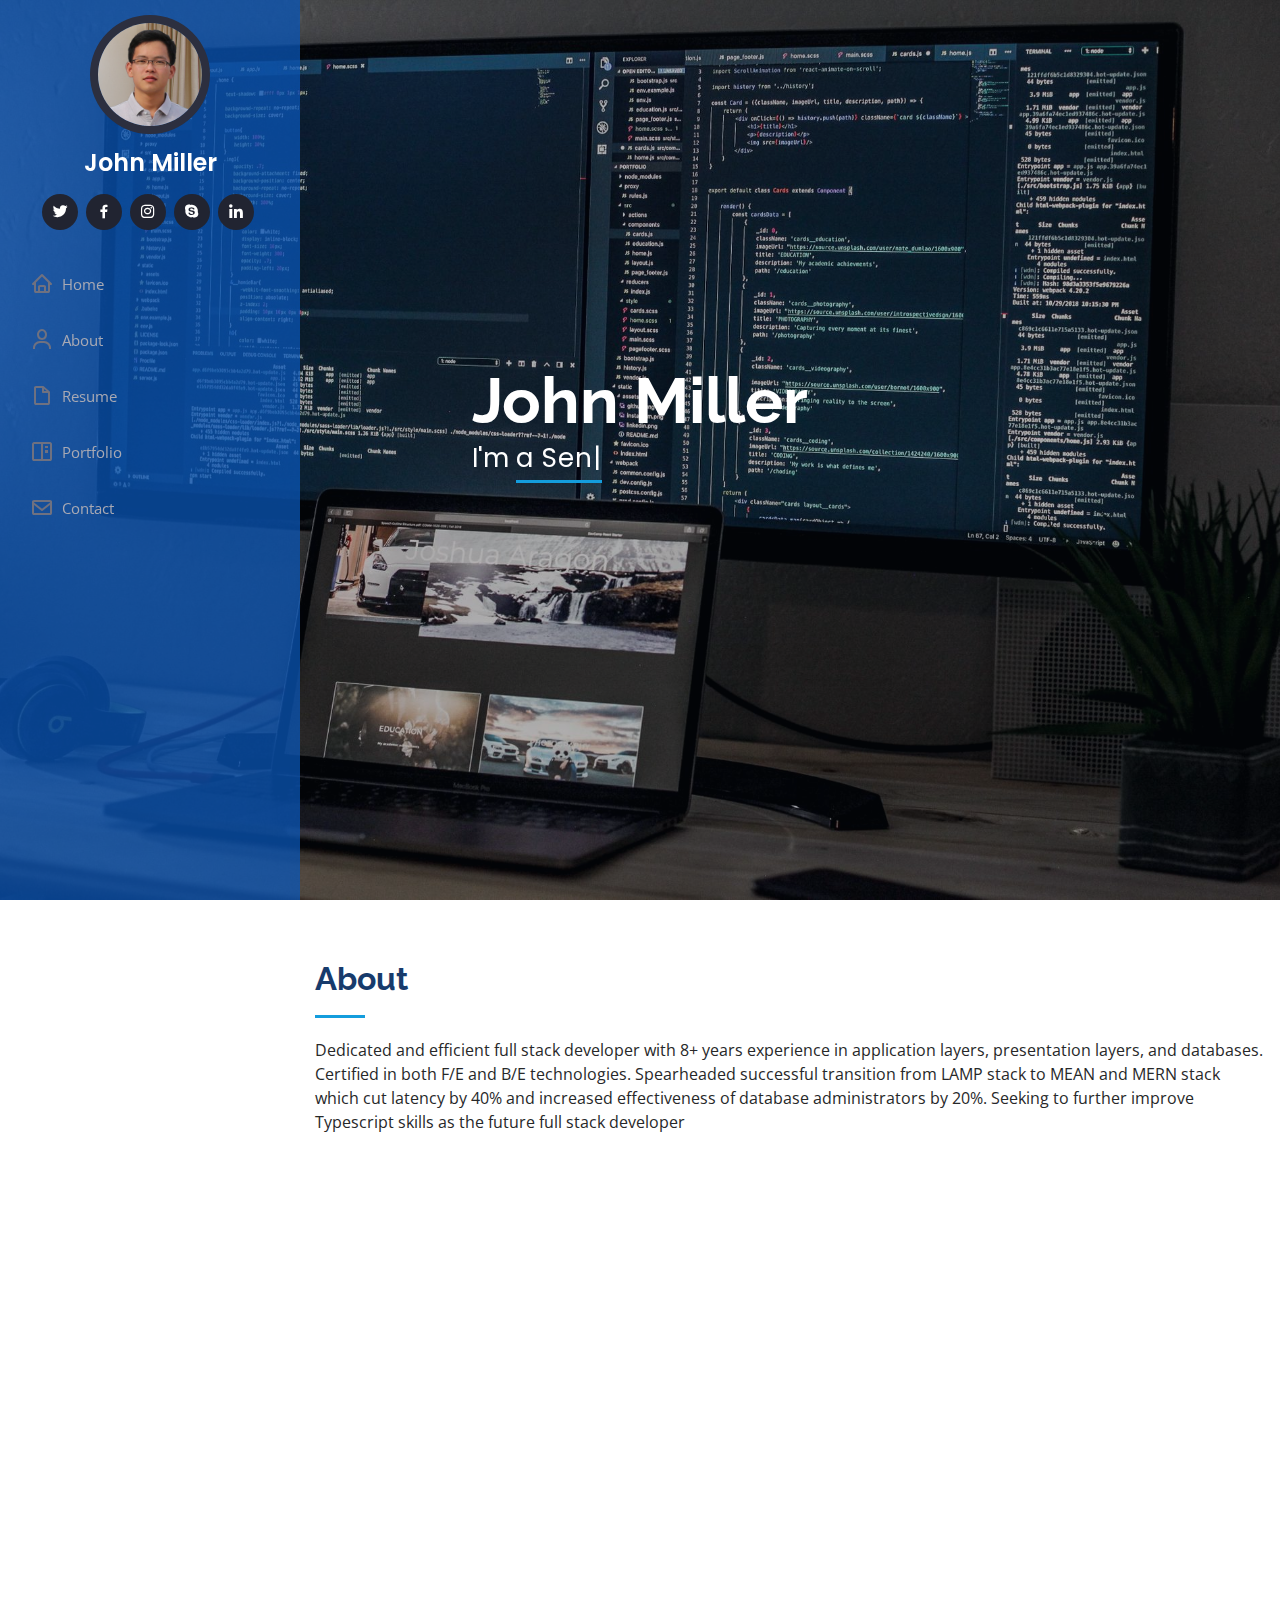
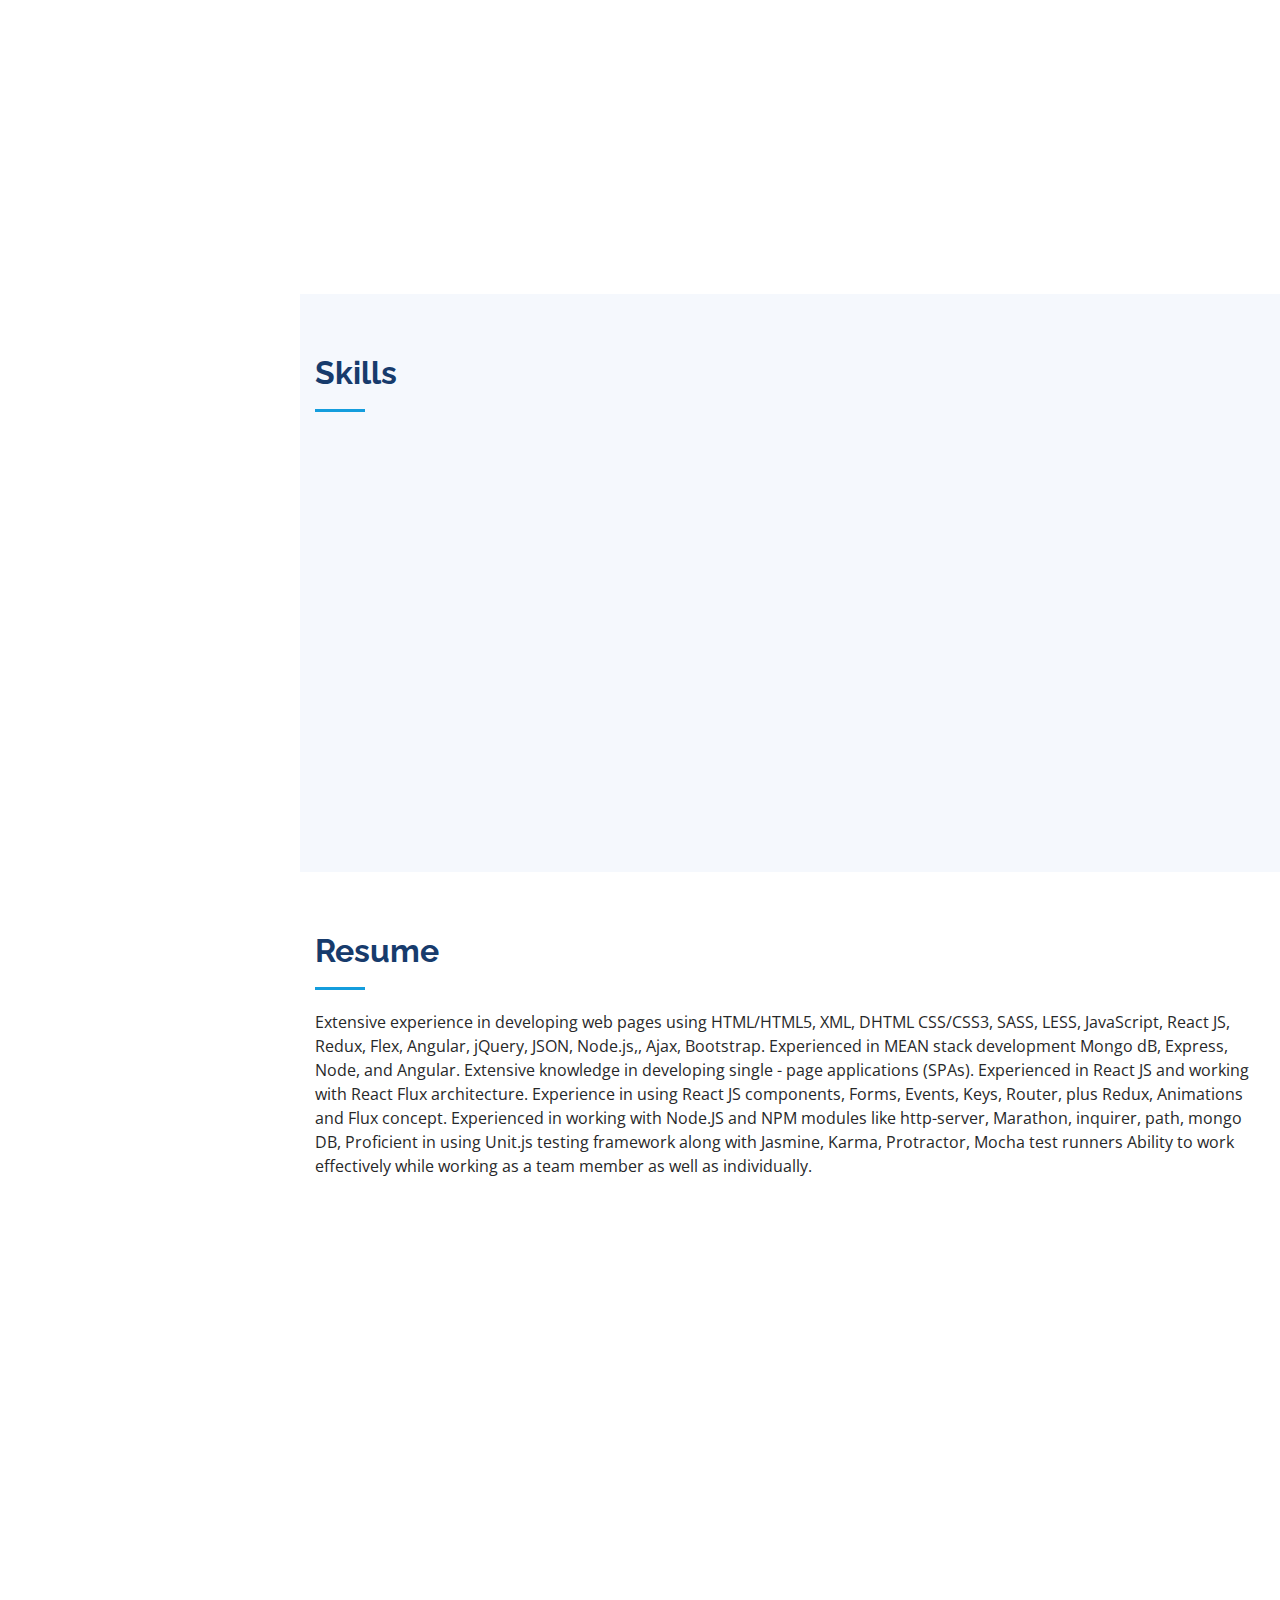
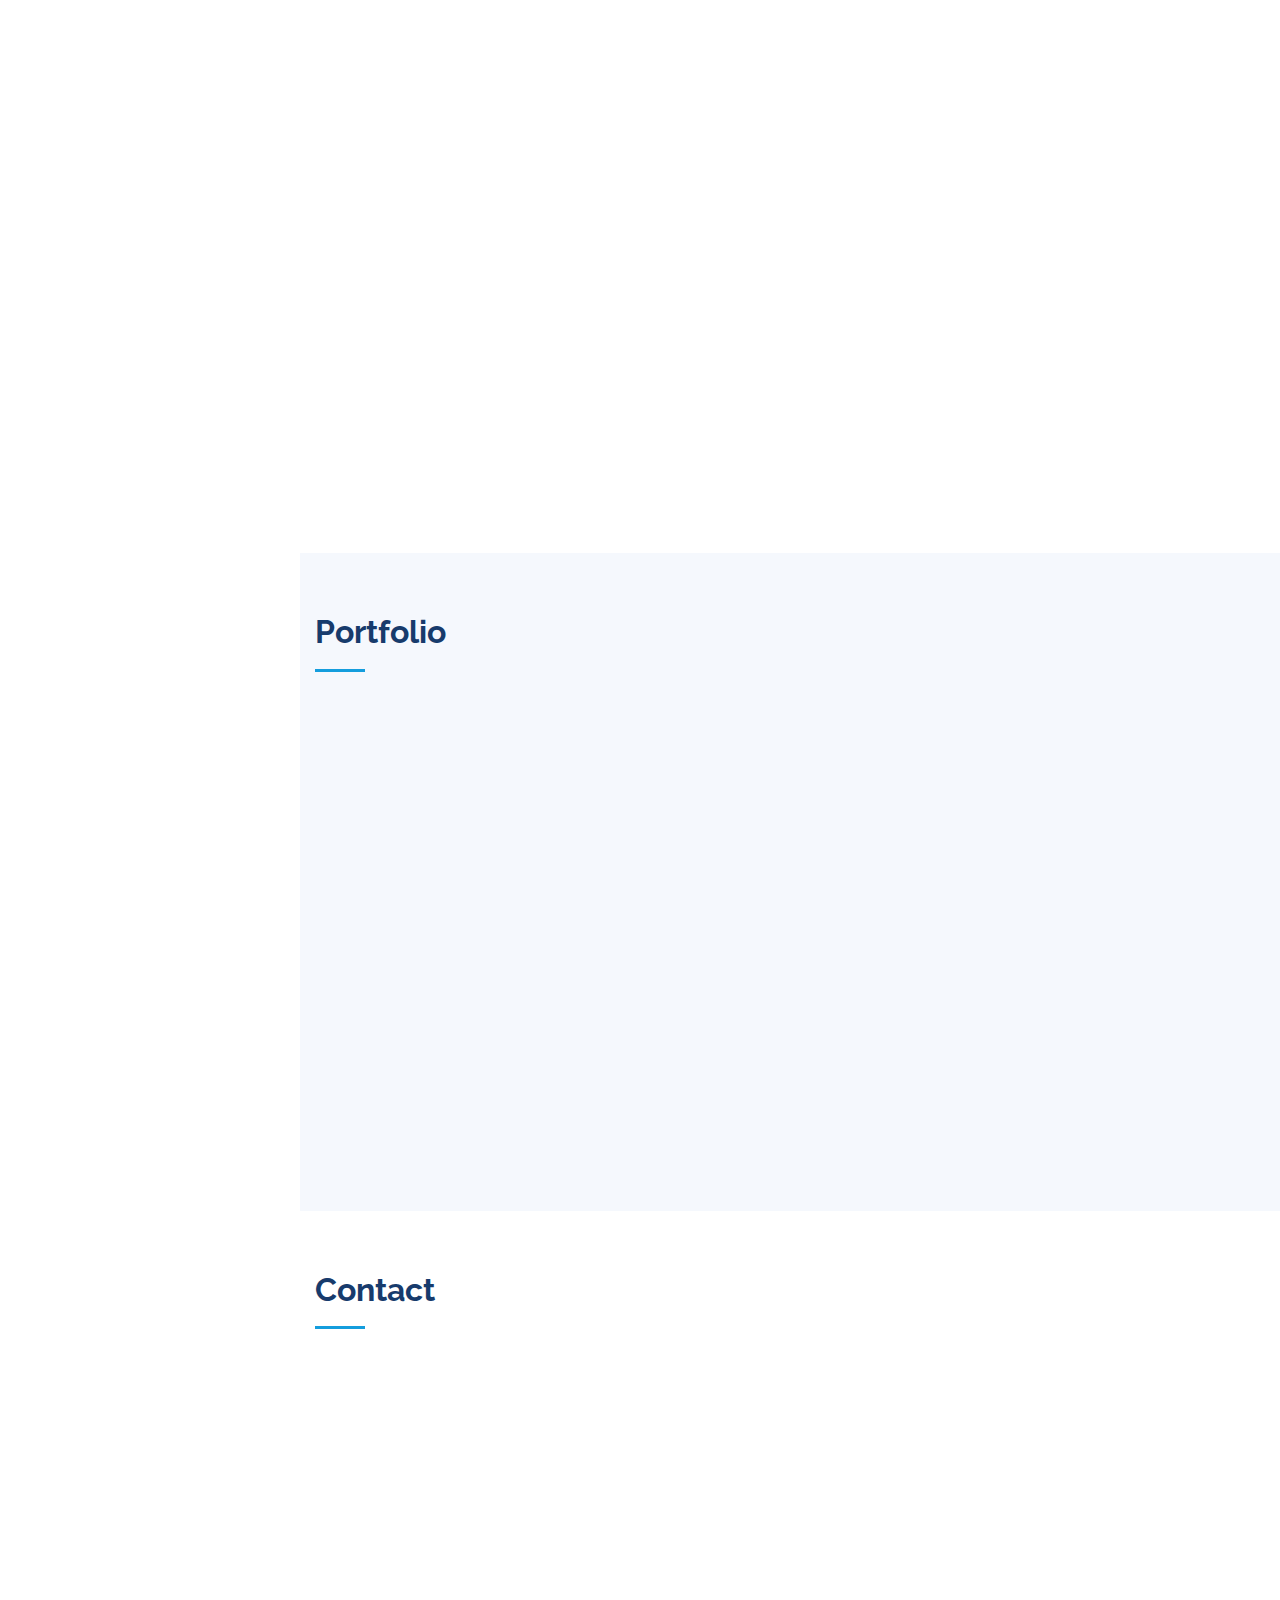
==== commit df3aa13e: "update hackerrank url" ====
--- a/index.html
+++ b/index.html
@@ -349,18 +349,10 @@
               <p><em></em></p>
               <ul>
                 <li>
-                  <a href="https://www.hackerrank.com/certificates/c48f05992079">React (Basic) Certificate</a>
+                  <a href="https://www.hackerrank.com/certificates/65e9c723813d">React (Basic) Certificate</a>
                 </li>
                 <li>
-                  <a href="https://www.hackerrank.com/certificates/5556a698735c">JavaScript (Basic) Certificate</a>
-                </li>
-                <li>
-                  <a href="https://www.hackerrank.com/certificates/60c90c40015b">JavaScript (Intermediate)
-                    Certificate</a>
-                </li>
-                <li>
-                  <a href="https://www.hackerrank.com/certificates/24c225c82100">Probolem Solving (Basic)
-                    Certificate</a>
+                  <a href="https://www.hackerrank.com/certificates/d012870e74ba">Angular (Basic) Certificate</a>
                 </li>
               </ul>
             </div>
@@ -635,4 +627,4 @@
 
 </body>
 
-</html>+</html>
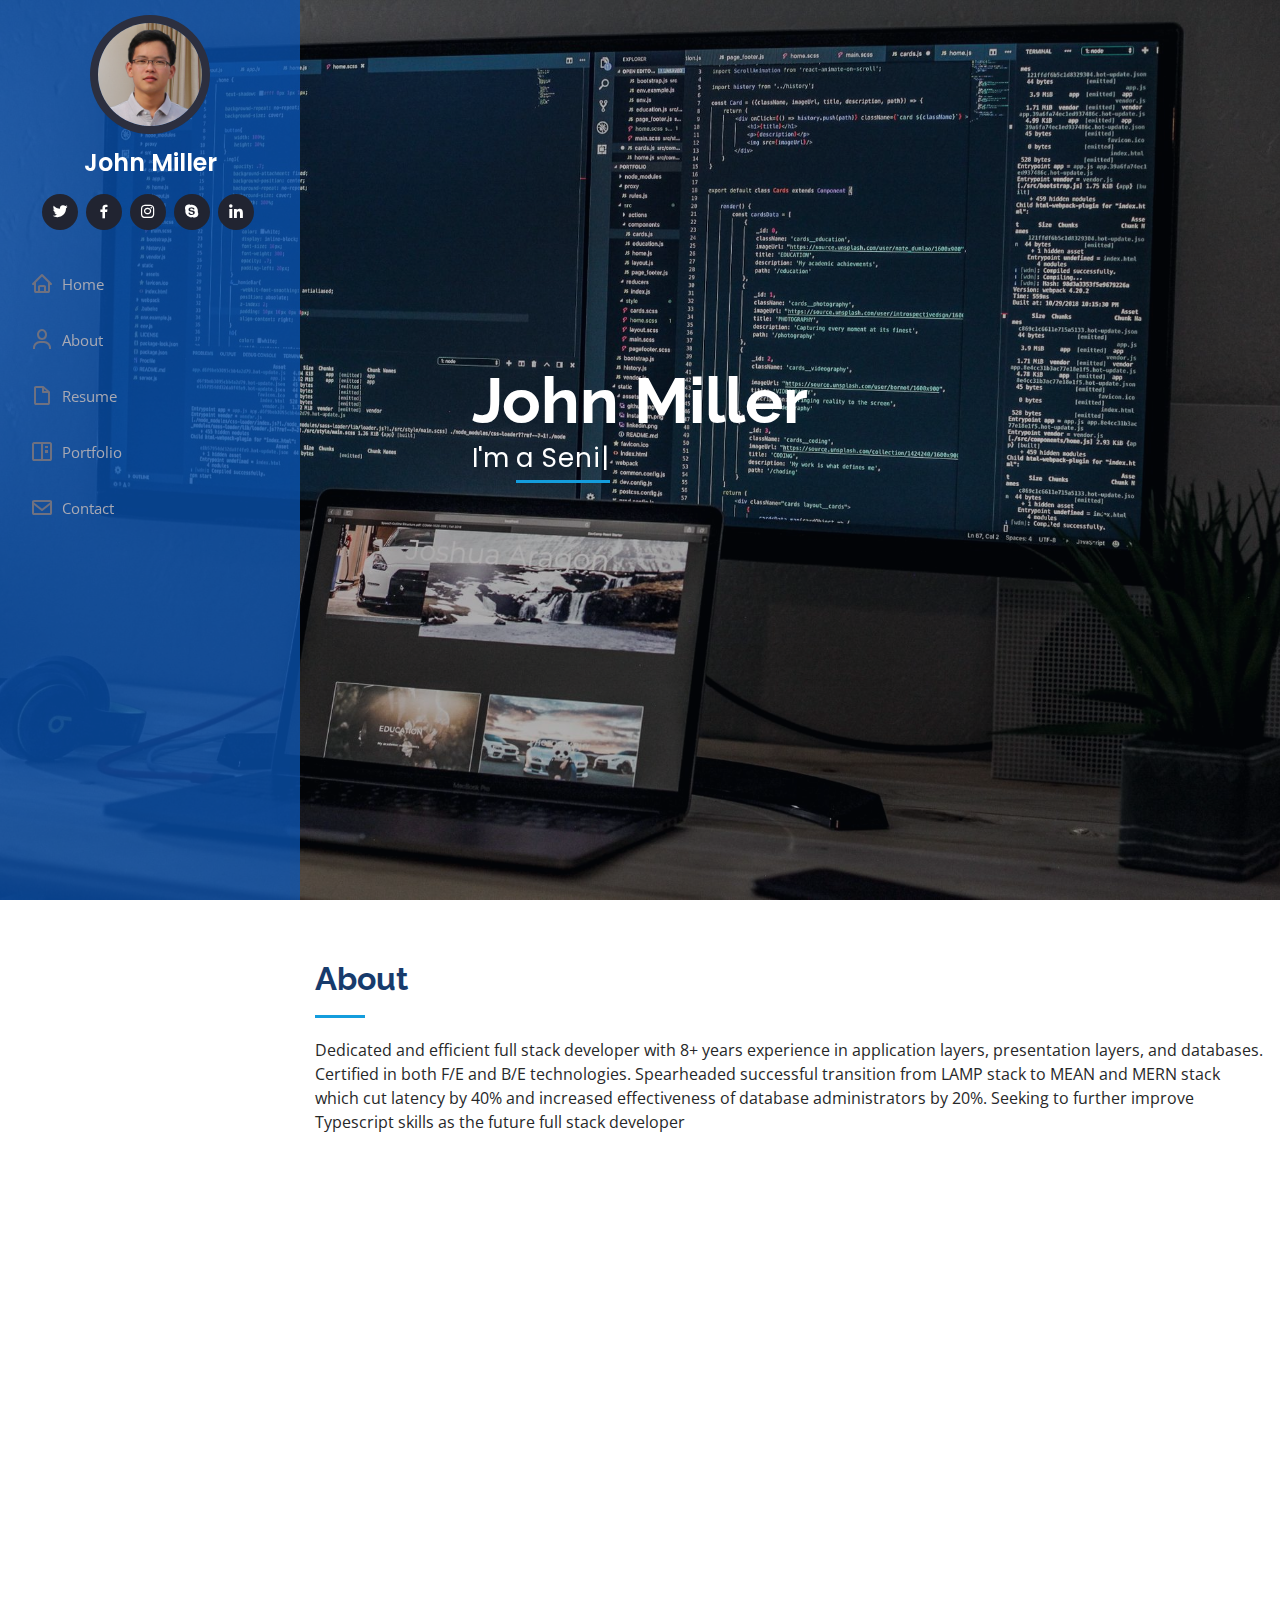
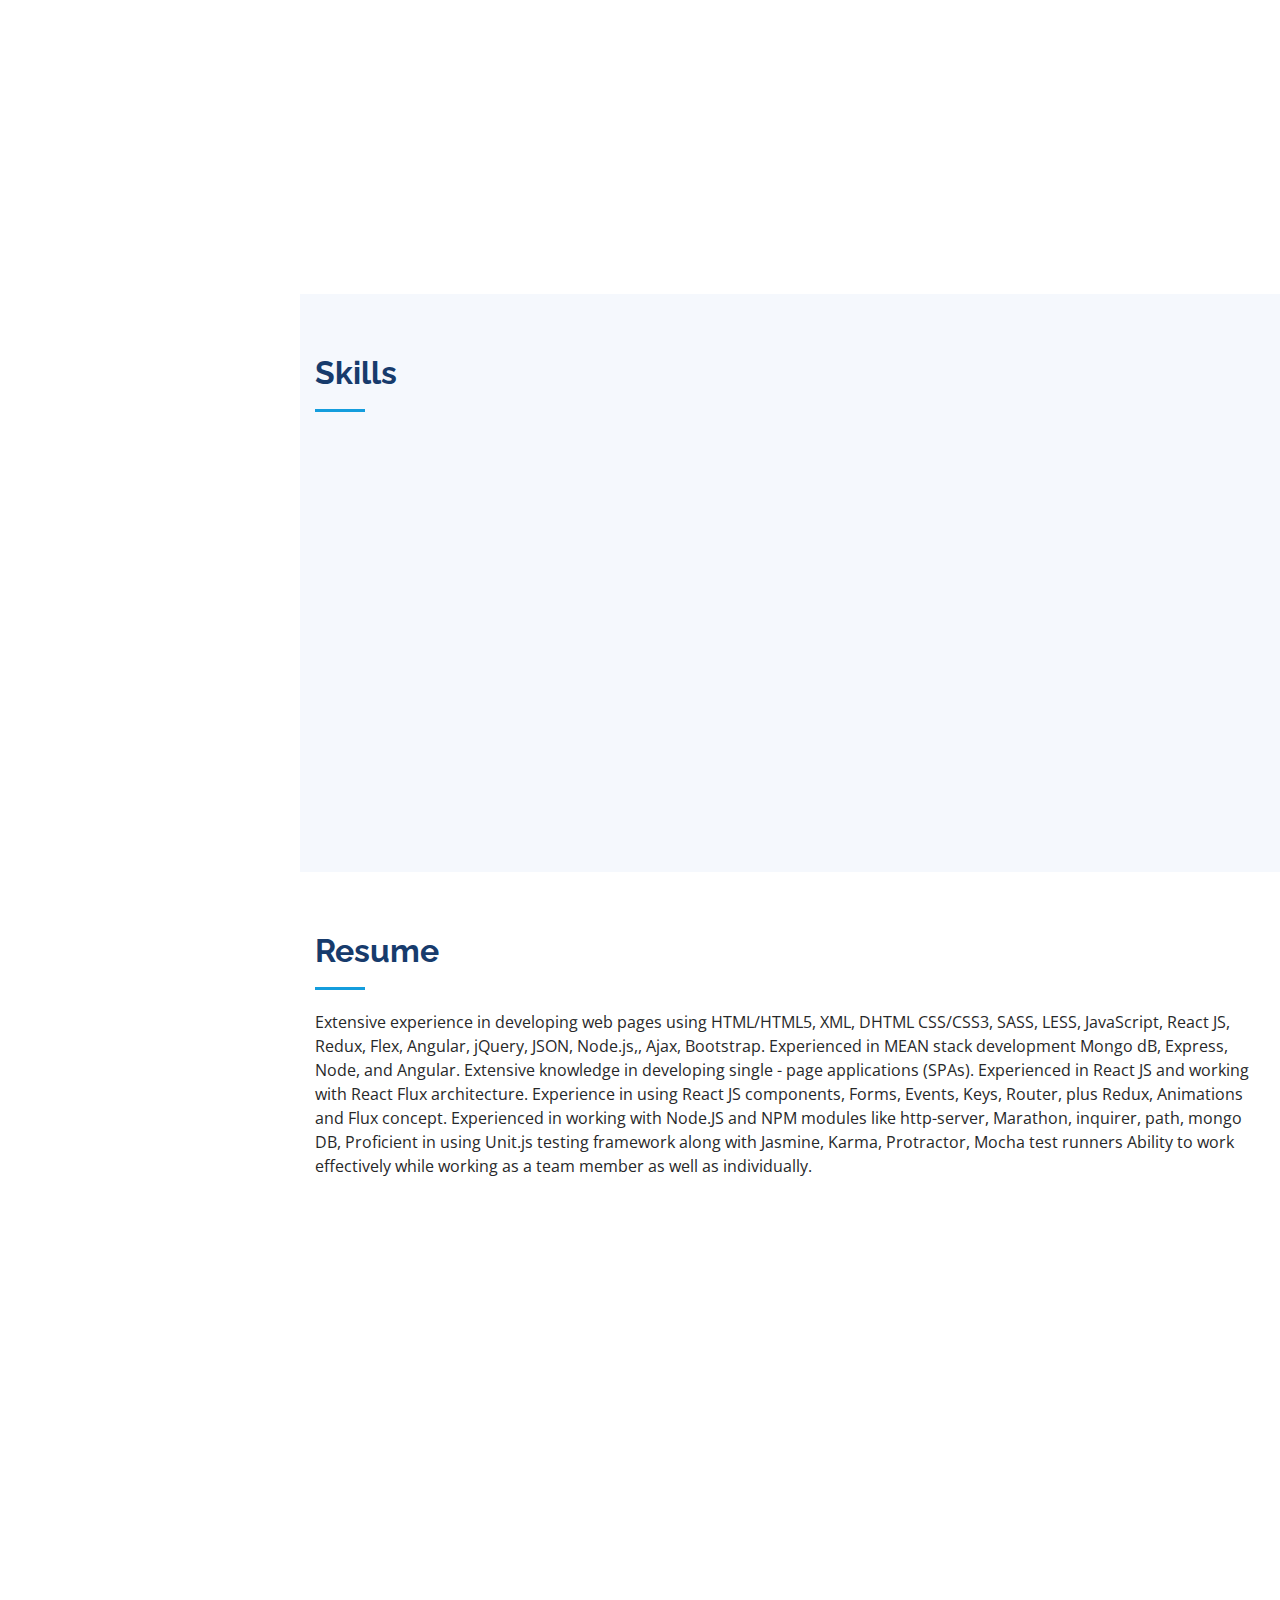
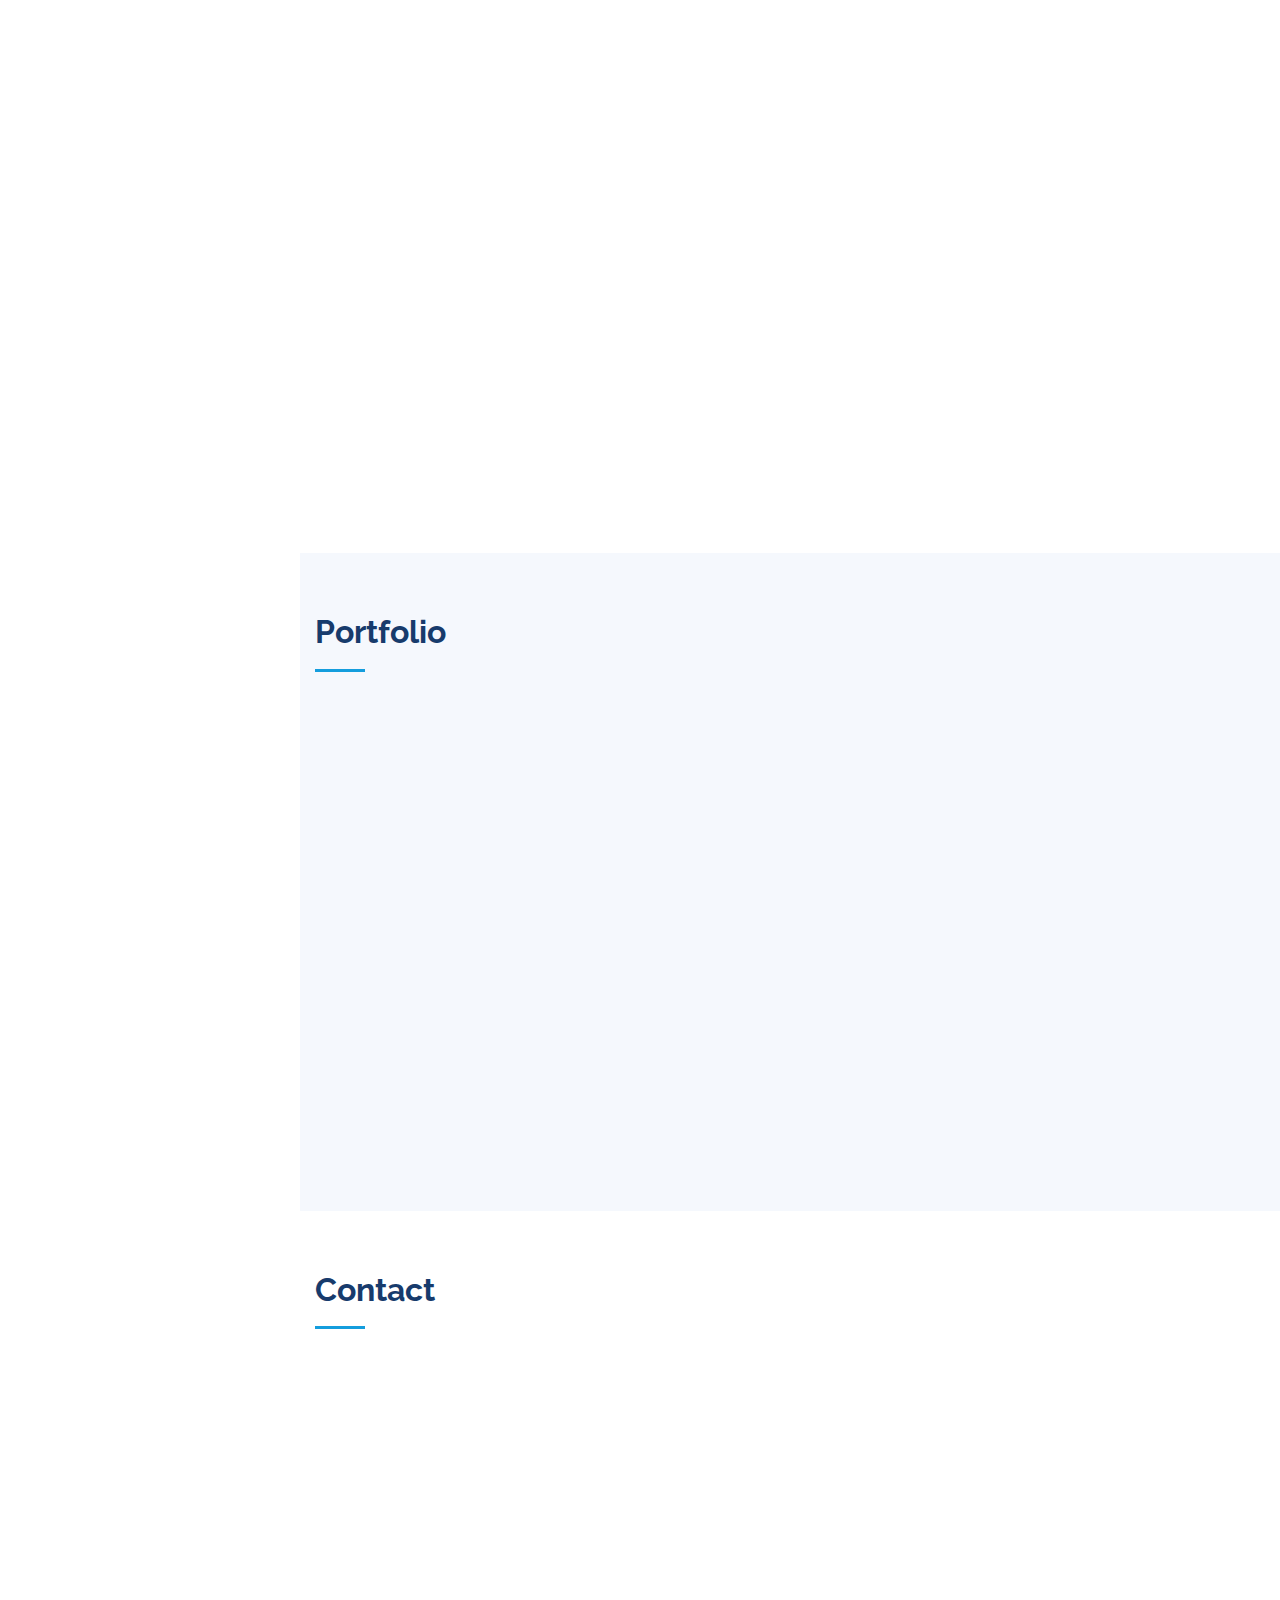
==== commit d84ad1a7: "update phone" ====
--- a/index.html
+++ b/index.html
@@ -119,7 +119,7 @@
               <div class="col-lg-6">
                 <ul>
                   <li><i class="icofont-rounded-right"></i> <strong>Birthday:</strong> 25 July 1992</li>
-                  <li><i class="icofont-rounded-right"></i> <strong>Phone:</strong> +1 303 710 8878</li>
+                  <li><i class="icofont-rounded-right"></i> <strong>Phone:</strong> +1 303 872 7706</li>
                   <li><i class="icofont-rounded-right"></i> <strong>City:</strong> Denver, CO</li>
                 </ul>
               </div>
@@ -332,7 +332,7 @@
               <p><em></em></p>
               <ul>
                 <li>1617 California St, APT 5C, Denver, 80202</li>
-                <li>(303) 710-8878</li>
+                <li>(303) 872 7706</li>
                 <li>lt3673456@gmail.com</li>
               </ul>
             </div>
@@ -398,7 +398,7 @@
             </div>
             <div class="resume-item">
               <h4>Senior PHP, Vue Developer</h4>
-              <h5>Nov 2020 - May 2021</h5>
+              <h5>Dec 2019 - June 2020</h5>
               <p><em>StockSocial Inc</em></p>
               <ul>
                 <li>Developed Stocksocial Website using PHP, Vue, MySQL<br>
@@ -589,7 +589,7 @@
               <div class="phone">
                 <i class="icofont-phone"></i>
                 <h4>Call:</h4>
-                <p>+1 303 710 8878</p>
+                <p>+1 303 872 7706</p>
               </div>
               <div class="skype">
                 <i class="icofont-skype"></i>
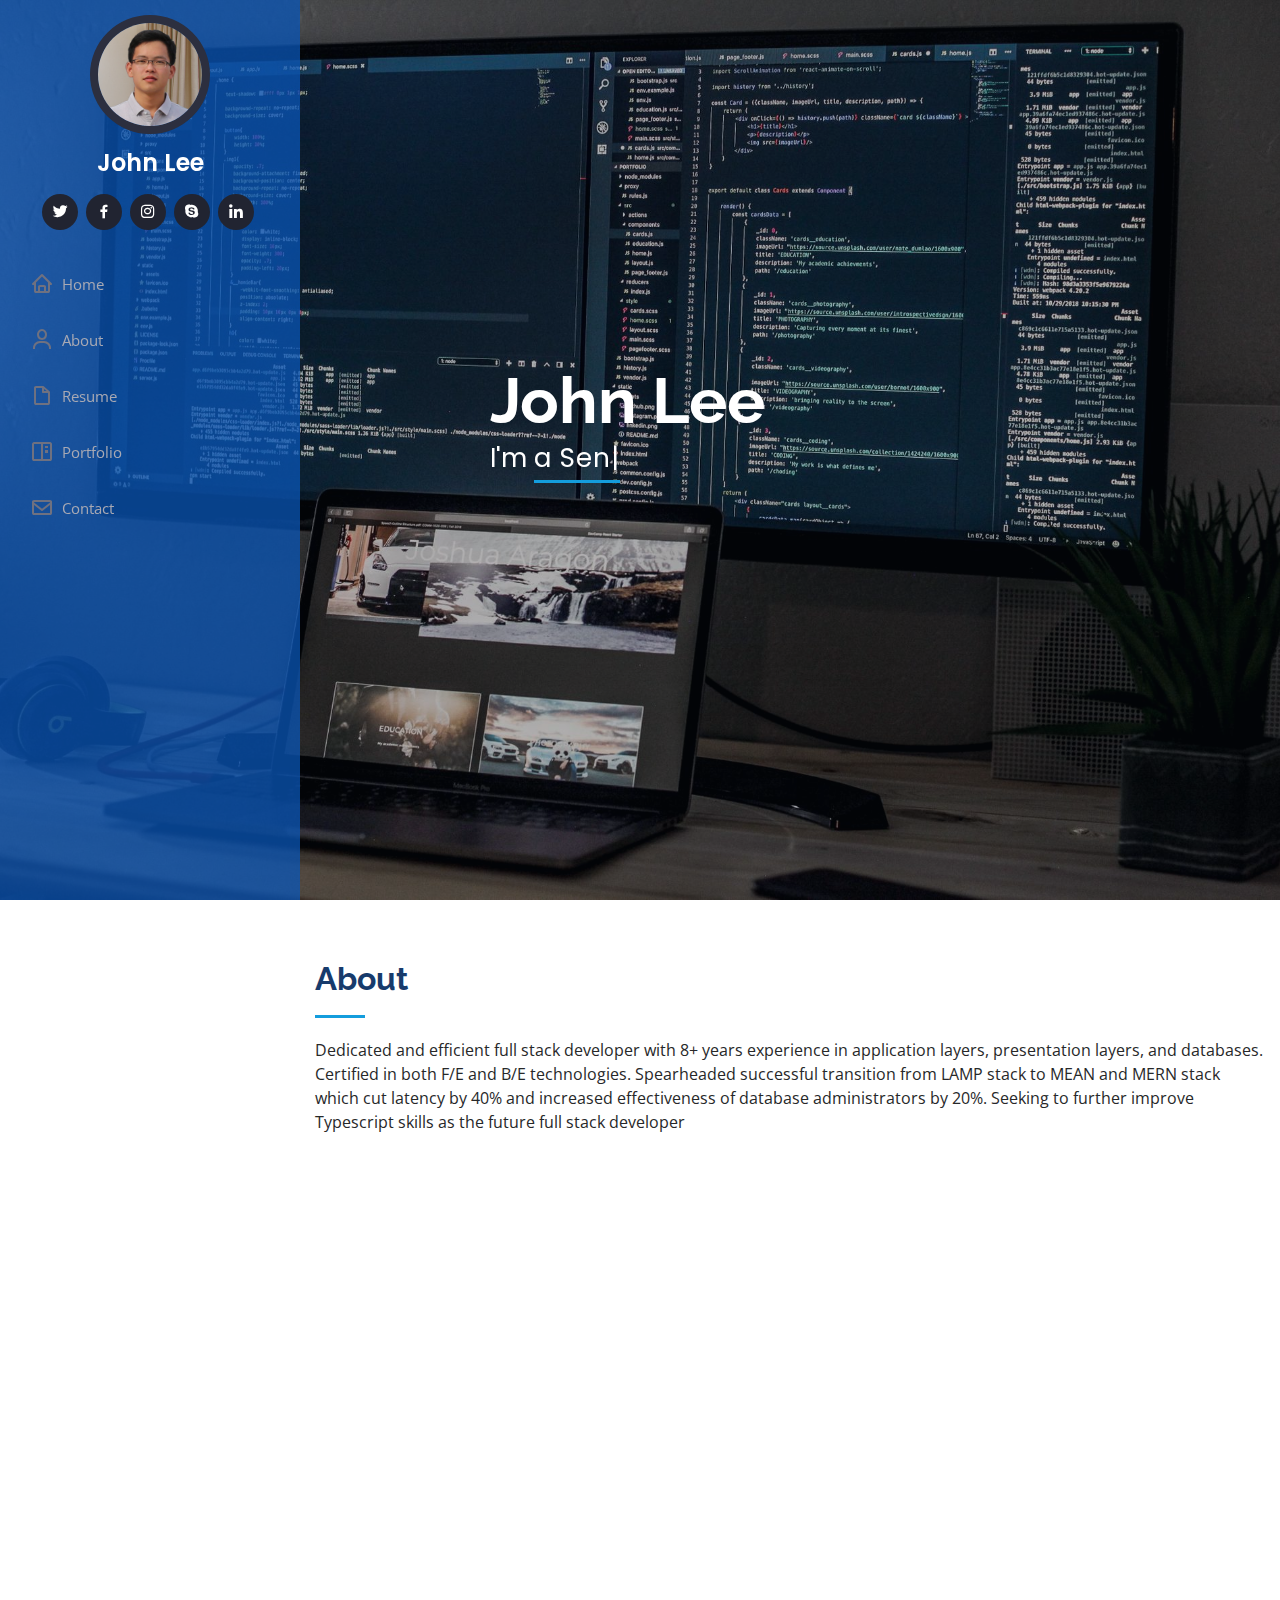
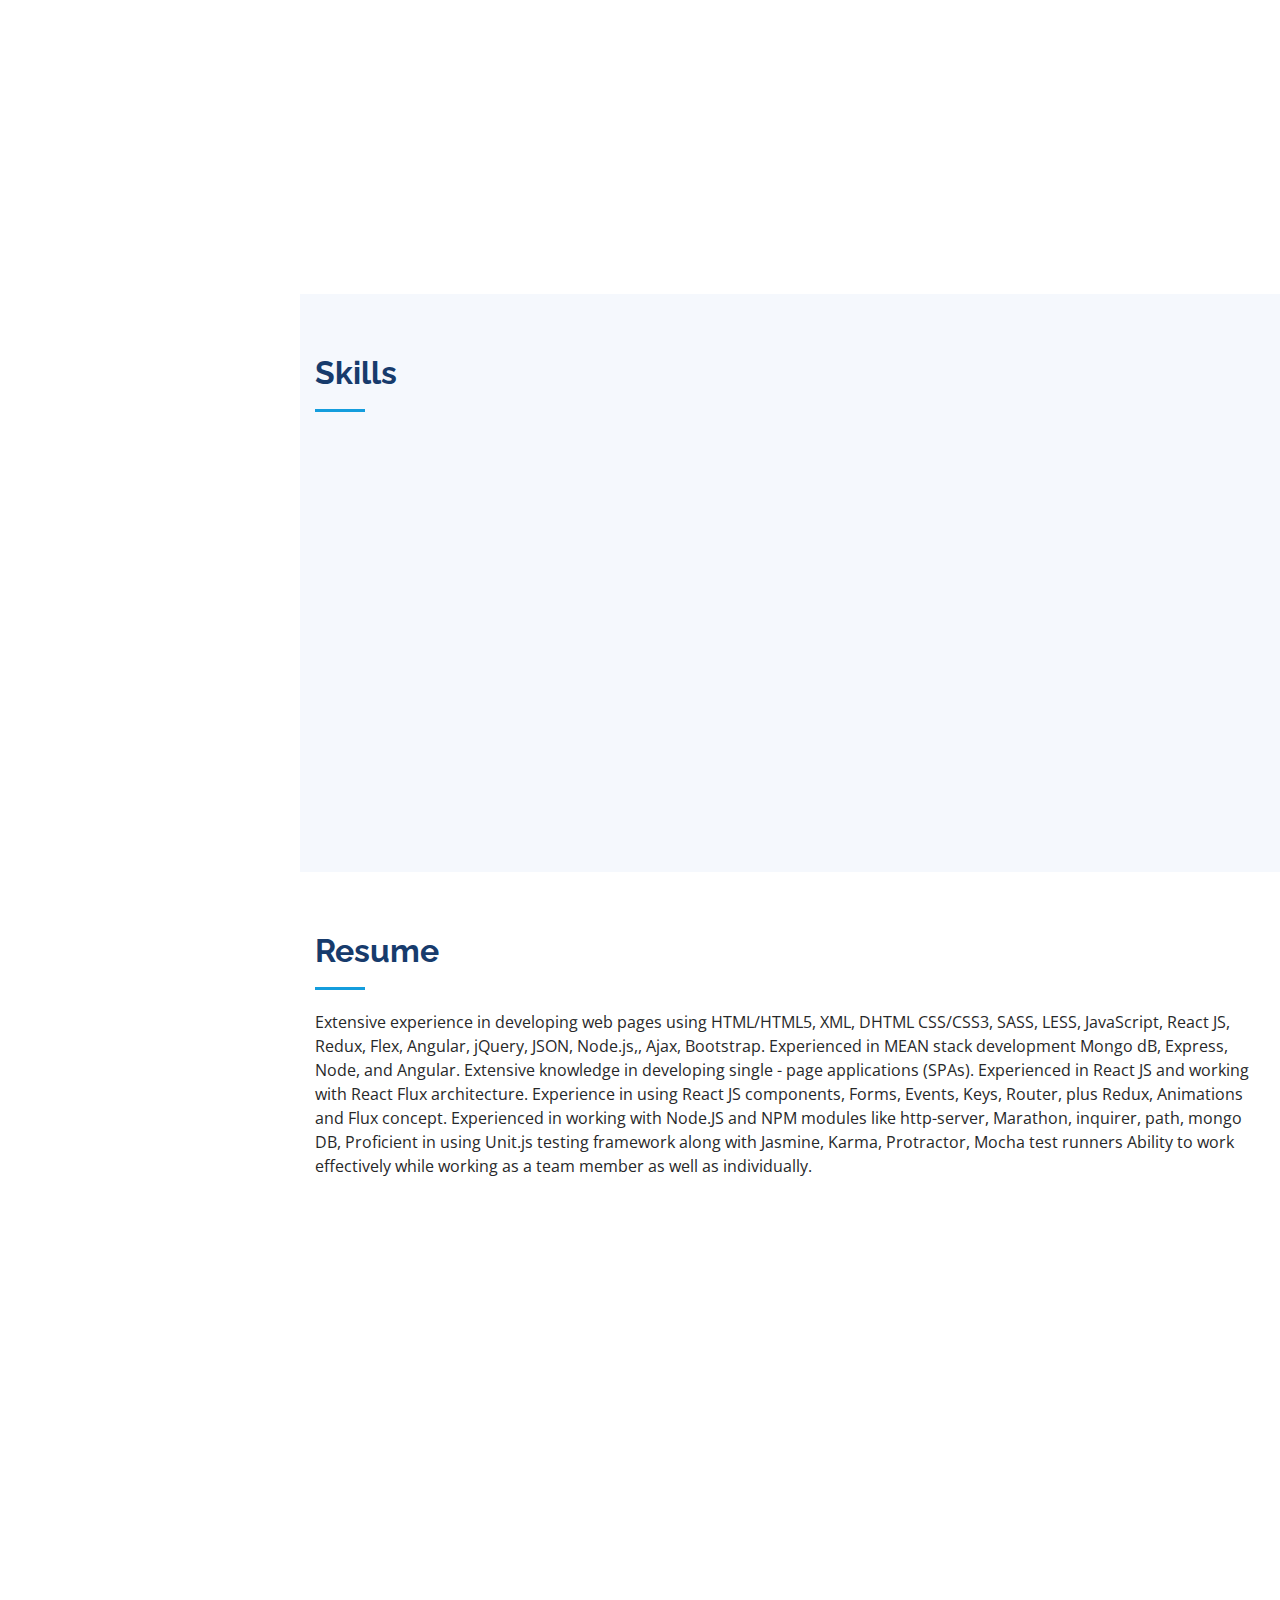
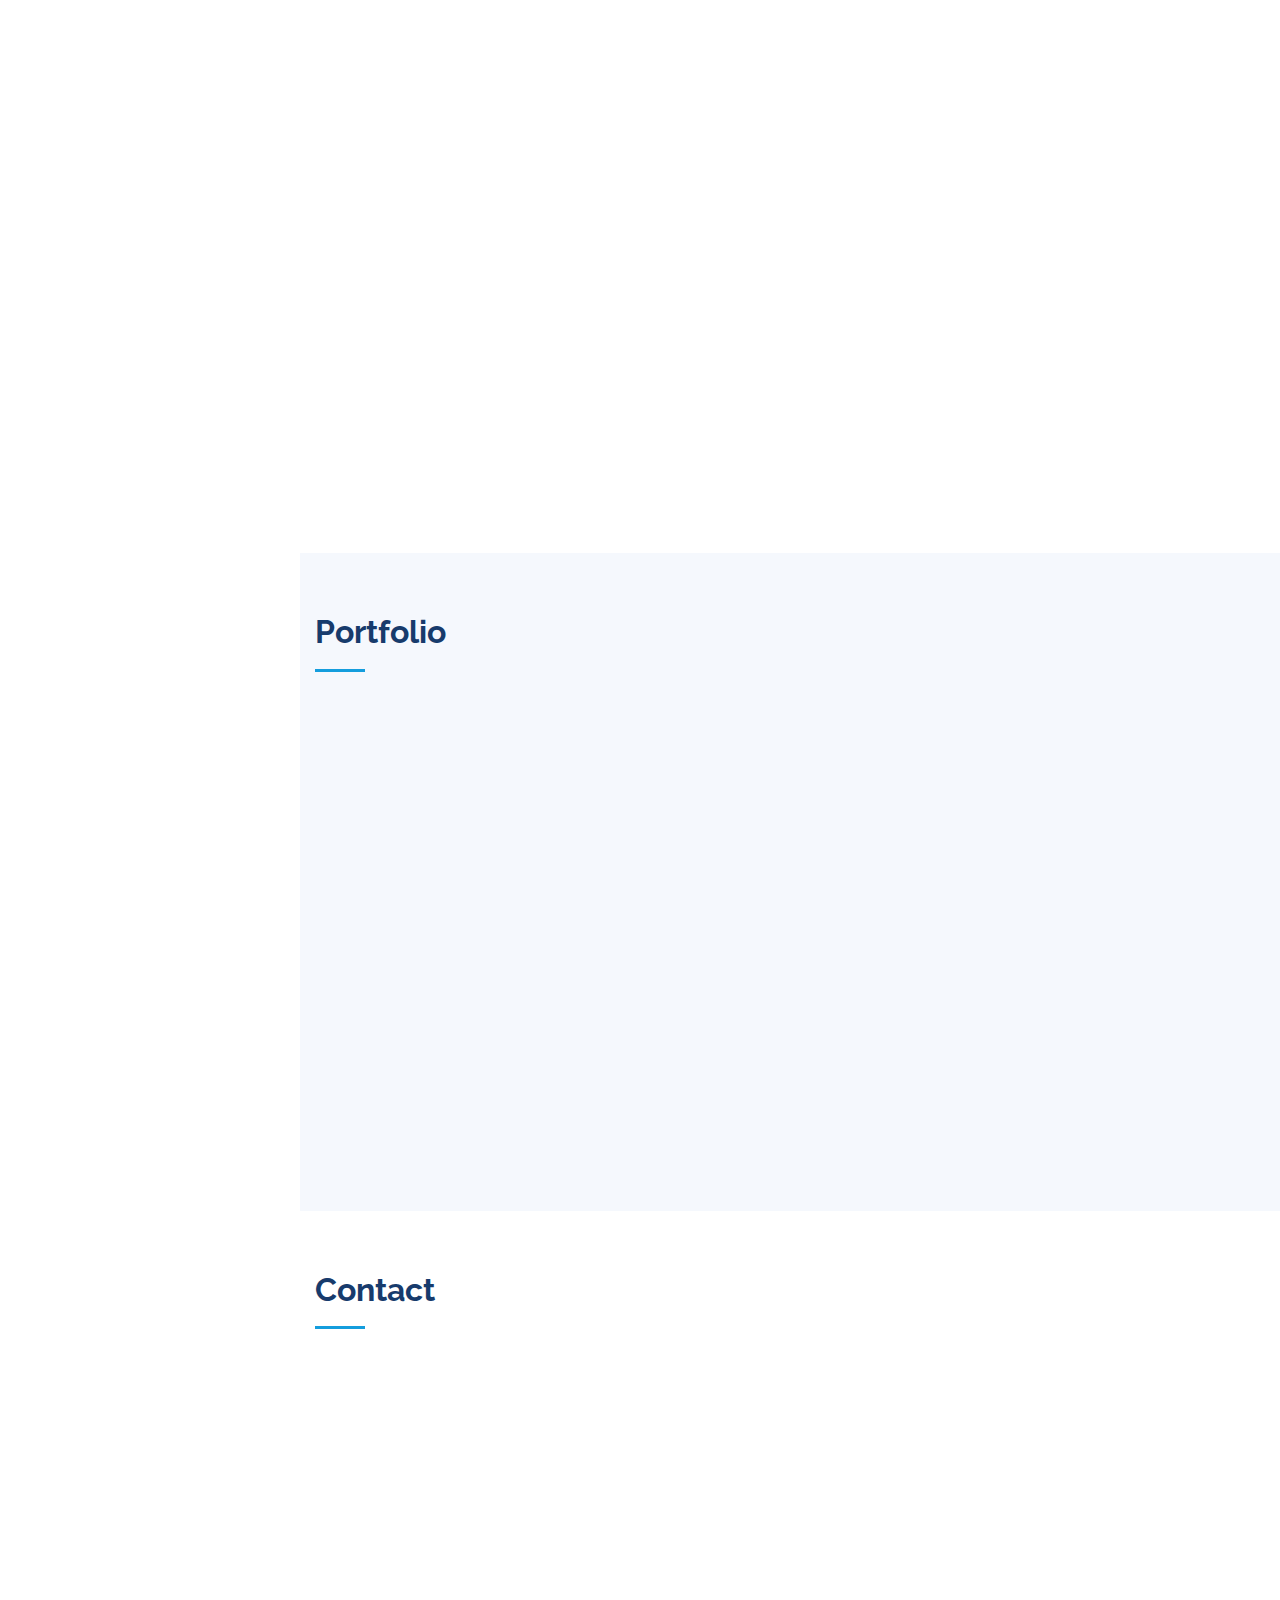
==== commit 29c9f257: "Update index.html" ====
--- a/index.html
+++ b/index.html
@@ -5,7 +5,7 @@
   <meta charset="utf-8">
   <meta content="width=device-width, initial-scale=1.0" name="viewport">
 
-  <title>John Miller | Portfolio</title>
+  <title>John Lee | Portfolio</title>
   <meta content="" name="description">
   <meta content="" name="keywords">
 
@@ -47,7 +47,7 @@
 
       <div class="profile">
         <img src="assets/img/profile.png" alt="" class="img-fluid rounded-circle">
-        <h1 class="text-light"><a href="index.html">John Miller</a></h1>
+        <h1 class="text-light"><a href="index.html">John Lee</a></h1>
         <div class="social-links mt-3 text-center">
           <a href="#" class="twitter"><i class="bx bxl-twitter"></i></a>
           <a href="#" class="facebook"><i class="bx bxl-facebook"></i></a>
@@ -75,7 +75,7 @@
   <!-- ======= Hero Section ======= -->
   <section id="hero" class="d-flex flex-column justify-content-center align-items-center">
     <div class="hero-container" data-aos="fade-in">
-      <h1>John Miller</h1>
+      <h1>John Lee</h1>
       <p>I'm <span class="typed"
           data-typed-items="a Senior React developer, a Senior Angular developer, a Senior Node developer"></span>
       </p>
@@ -328,7 +328,7 @@
           <div class="col-lg-6" data-aos="fade-up">
             <h3 class="resume-title">Sumary</h3>
             <div class="resume-item pb-0">
-              <h4>John Miller</h4>
+              <h4>John Lee</h4>
               <p><em></em></p>
               <ul>
                 <li>1617 California St, APT 5C, Denver, 80202</li>
